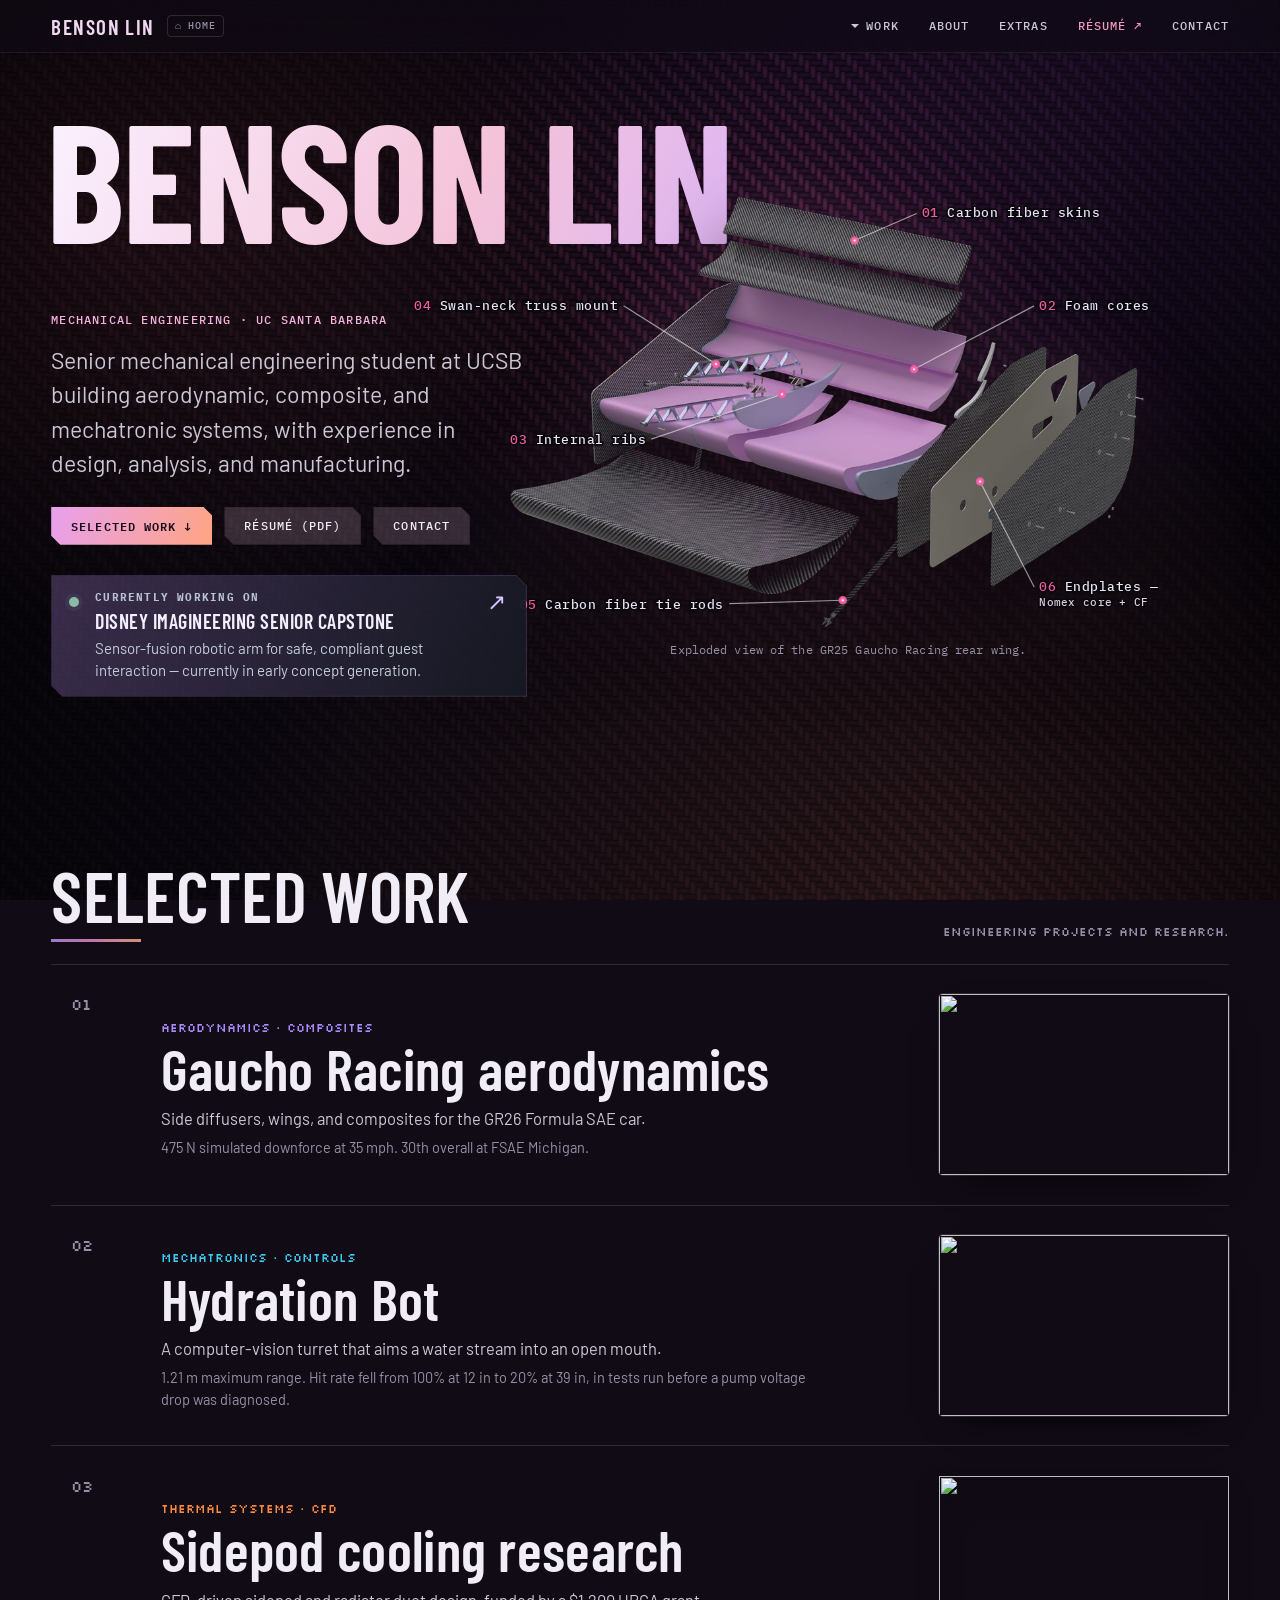
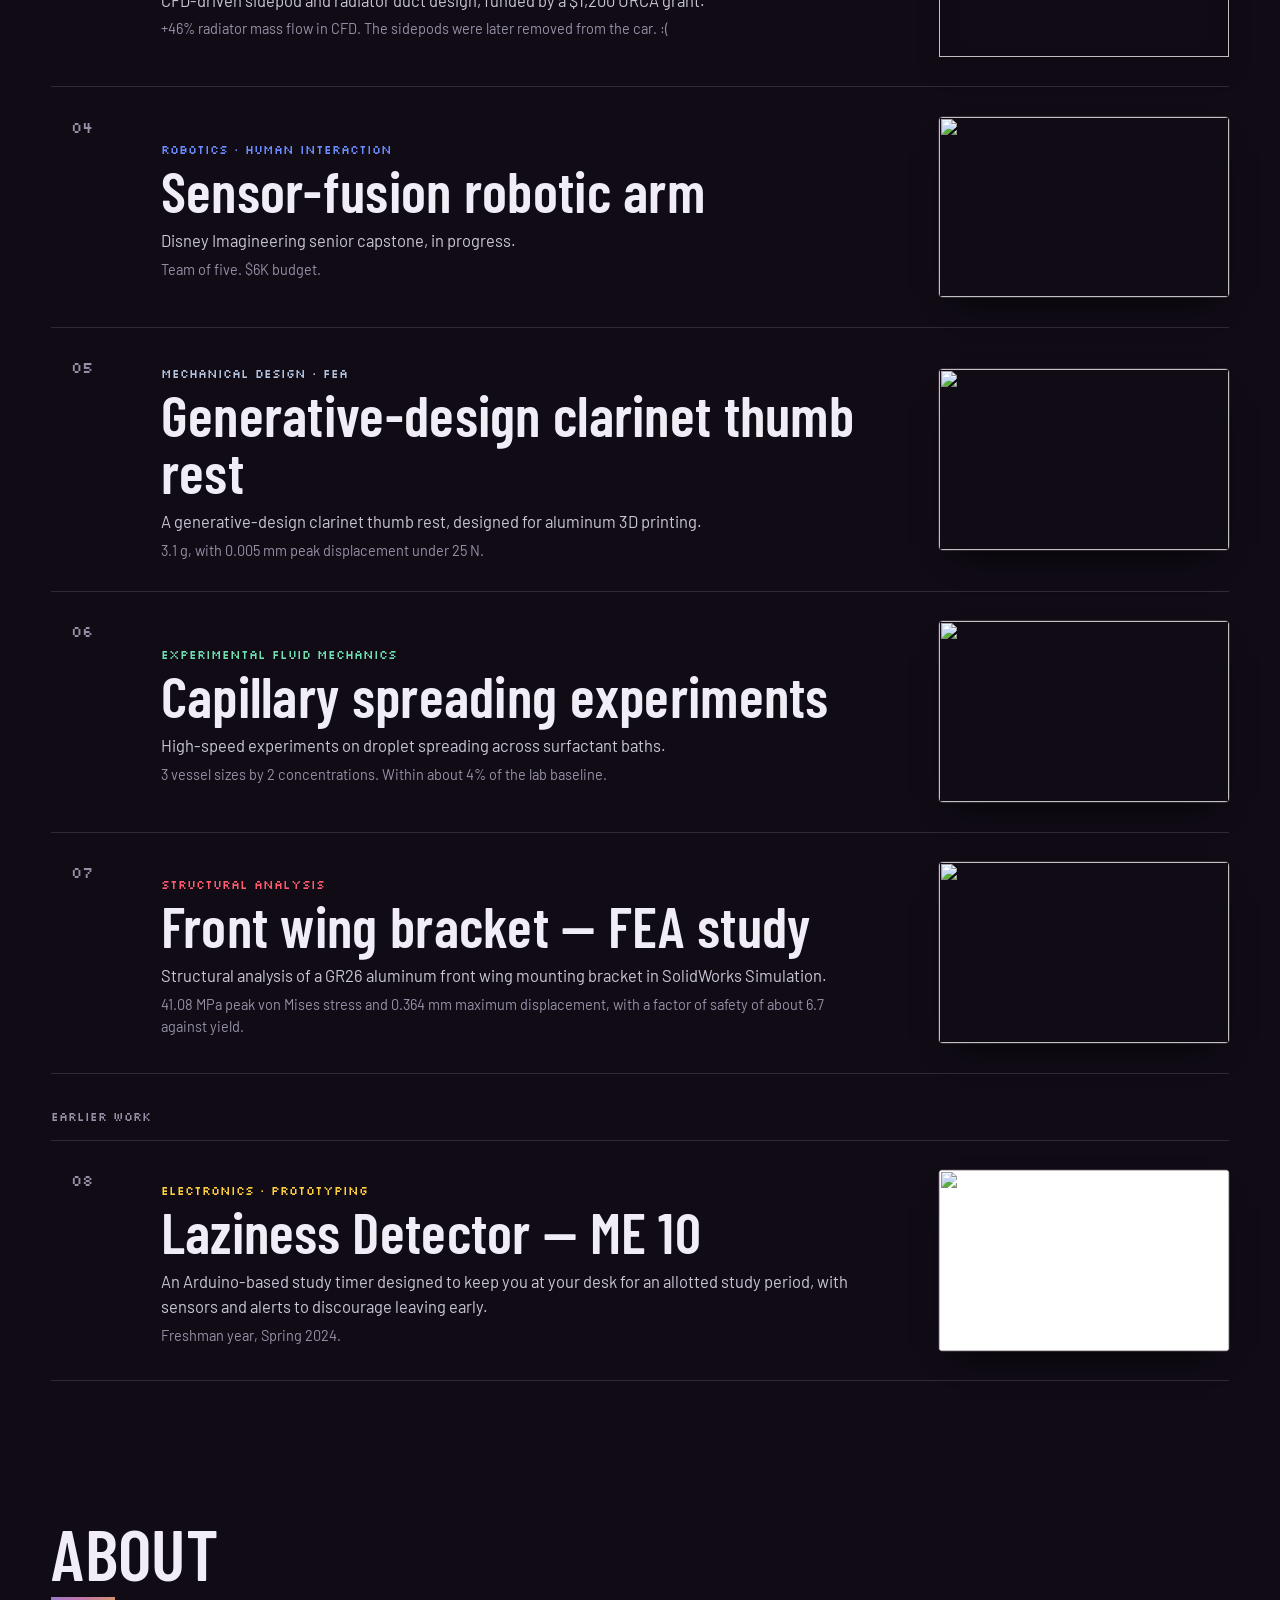
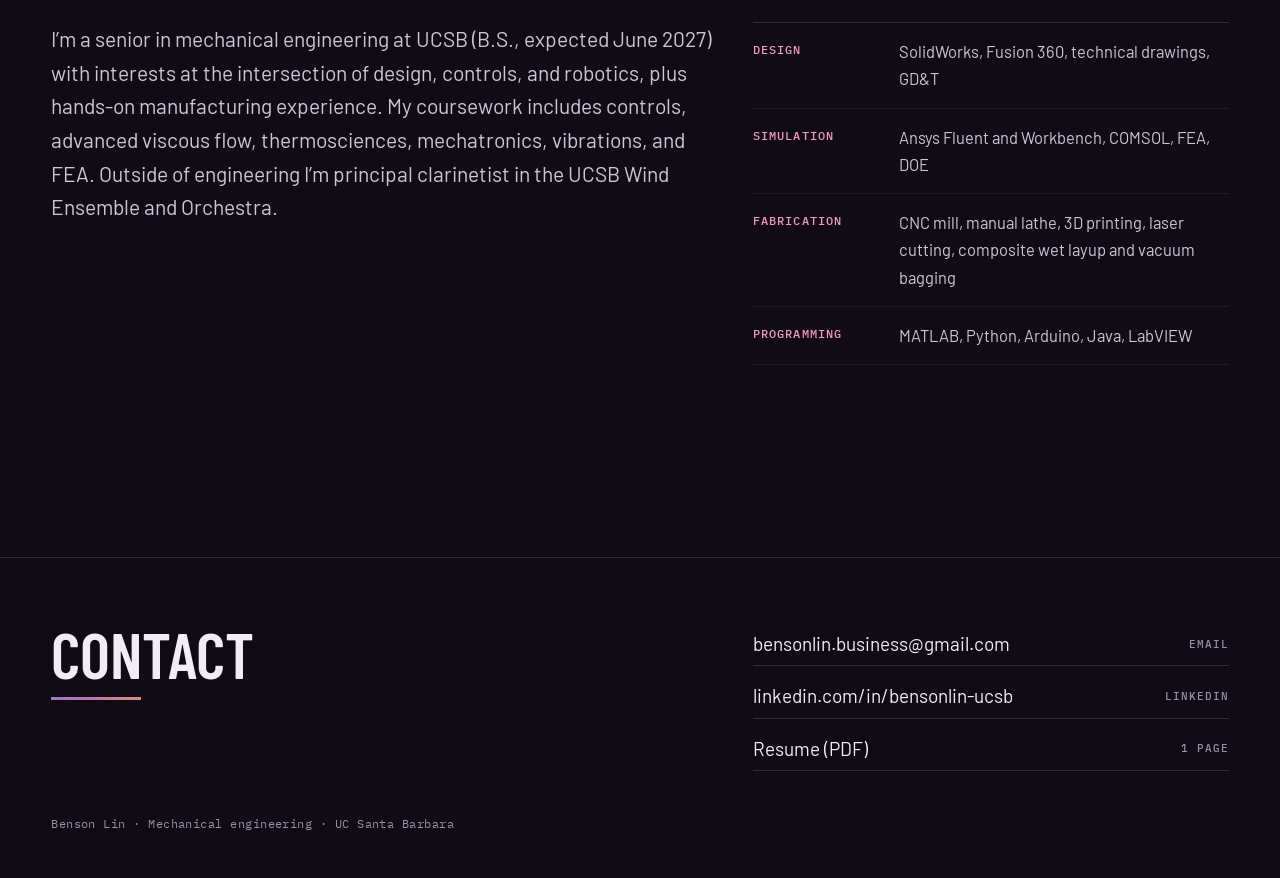
==== index.html @ ee1e2033 "Add files via upload" ====
<!doctype html>
<html lang="en"><head>
<meta charset="utf-8"><meta name="viewport" content="width=device-width,initial-scale=1,viewport-fit=cover">
<title>Benson Lin — Mechanical Engineering Portfolio</title><meta name="description" content="Mechanical engineering student at UC Santa Barbara. Aerodynamics, CFD, composite manufacturing, controls, robotics, and experimental work.">
<meta name="theme-color" content="#09080d"><meta name="color-scheme" content="dark">
<meta property="og:title" content="Benson Lin — Mechanical Engineering Portfolio"><meta property="og:description" content="Mechanical engineering student at UC Santa Barbara. Aerodynamics, CFD, composite manufacturing, controls, robotics, and experimental work."><meta property="og:type" content="website"><meta property="og:image" content="assets/og.jpg">
<link rel="icon" href="favicon.svg" type="image/svg+xml">
<script>try{if(sessionStorage.getItem('bl-music')==='1')document.documentElement.classList.add('music')}catch(e){}</script>
<link rel="preconnect" href="https://fonts.googleapis.com"><link rel="preconnect" href="https://fonts.gstatic.com" crossorigin>
<link rel="stylesheet" href="https://fonts.googleapis.com/css2?family=Barlow+Condensed:wght@500;600;700&family=Barlow:wght@400;500;600&family=IBM+Plex+Mono:wght@400;500&family=Silkscreen:wght@400&display=swap"><noscript><link rel="stylesheet" href="https://fonts.googleapis.com/css2?family=Barlow+Condensed:wght@500;600;700&family=Barlow:wght@400;500;600&family=IBM+Plex+Mono:wght@400;500&family=Silkscreen:wght@400&display=swap"></noscript>
<script>
/* V6.12: Keep text hidden until its real font faces load; eliminate font swapping on visible pages. */
(function(){
  var root=document.documentElement;
  root.classList.add('fonts-pending');
  if(!document.fonts || !document.fonts.load){root.classList.remove('fonts-pending');return;}
  var cleared=false;
  function show(){if(cleared)return;cleared=true;root.classList.remove('fonts-pending');}
  var faces=['400 17px "Barlow"','500 17px "Barlow"','600 17px "Barlow"',
             '500 21px "Barlow Condensed"','600 21px "Barlow Condensed"','700 21px "Barlow Condensed"',
             '400 12px "IBM Plex Mono"','500 12px "IBM Plex Mono"',
             '400 12px "Silkscreen"'];
  Promise.all(faces.map(function(face){return document.fonts.load(face);})).then(show,show);
  setTimeout(show,5500); /* fail safe for blocked/offline Google Fonts */
})();
</script>
<link rel="stylesheet" href="site.css?v=final3">
<script src="site.js?v=6.29" defer></script>
</head>
<body id="top" data-p="home" data-page="home">
<a class="skip" href="#main">Skip to content</a>
<div class="carbon" aria-hidden="true"><div class="sheen"><i></i></div></div>
<header class="bar"><a class="brand" href="index.html" title="Back to homepage" aria-label="Benson Lin — Home"><span class="brand-name">Benson Lin</span><span class="brand-home" aria-hidden="true">⌂ Home</span></a>
<nav class="nav" aria-label="Primary">
<details class="work-menu"><summary>Work</summary><div class="work-panel"><a href="gaucho-racing.html" style="--c:#a98bff"><i></i><span>Gaucho Racing aerodynamics</span><b>01</b></a><a href="hydration-bot.html" style="--c:#3cc8f0"><i></i><span>Hydration Bot</span><b>02</b></a><a href="sidepod-cooling.html" style="--c:#ff8a3d"><i></i><span>Sidepod cooling research</span><b>03</b></a><a href="disney-capstone.html" style="--c:#6b8cff"><i></i><span>Sensor-fusion robotic arm</span><b>04</b></a><a href="thumb-rest.html" style="--c:#b4c3dd"><i></i><span>Generative-design clarinet thumb rest</span><b>05</b></a><a href="capillary-spreading.html" style="--c:#6fe0b0"><i></i><span>Capillary spreading experiments</span><b>06</b></a><a href="bracket-fea.html" style="--c:#ff5a6e"><i></i><span>Front wing bracket — FEA study</span><b>07</b></a><a href="laziness-detector.html" style="--c:#ffcf3f"><i></i><span>Laziness Detector — ME 10</span><b>08</b></a><hr><a href="extras.html" style="--c:#c4a8ff"><i></i><span>Extras</span><b>—</b></a></div></details>
<a href="index.html#about">About</a><a href="extras.html">Extras</a>
<a class="res" href="Benson_Lin_Resume_Fall_2026.pdf" target="_blank" rel="noopener">Résumé ↗</a><a class="opt" href="#contact">Contact</a></nav></header>
<main id="main"><section class="hero"><div class="hero-in">
<h1 class="name">Benson Lin</h1>
<figure class="hero-wing" style="margin-bottom:0"><div class="wing-stage"><img src="assets/rear-wing-cutout-hq.webp" alt="Exploded view of the GR25 Gaucho Racing rear wing with numbered component callouts" width="2400" height="1350" fetchpriority="high" decoding="async"><svg class="callouts" viewBox="0 0 1200 675" aria-hidden="true">
<line class="lead" x1="610" y1="75" x2="704" y2="34"/><circle cx="610" cy="75" r="4"/><text x="712" y="40" text-anchor="start"><tspan class="n">01 </tspan>Carbon fiber skins</text>
<line class="lead" x1="700" y1="270" x2="882" y2="174"/><circle cx="700" cy="270" r="4"/><text x="890" y="180" text-anchor="start"><tspan class="n">02 </tspan>Foam cores</text>
<line class="lead" x1="500" y1="308" x2="302" y2="376"/><circle cx="500" cy="308" r="4"/><text x="294" y="383" text-anchor="end"><tspan class="n">03 </tspan>Internal ribs</text>
<line class="lead" x1="400" y1="262" x2="260" y2="174"/><circle cx="400" cy="262" r="4"/><text x="252" y="180" text-anchor="end"><tspan class="n">04 </tspan>Swan-neck truss mount</text>
<line class="lead" x1="592" y1="620" x2="420" y2="625"/><circle cx="592" cy="620" r="4"/><text x="412" y="633" text-anchor="end"><tspan class="n">05 </tspan>Carbon fiber tie rods</text>
<line class="lead" x1="800" y1="440" x2="882" y2="600"/><circle cx="800" cy="440" r="4"/><text x="890" y="606" text-anchor="start"><tspan class="n">06 </tspan>Endplates —<tspan class="part-detail" x="890" dy="23">Nomex core + CF</tspan></text>
</svg></div><p class="hero-cap">Exploded view of the GR25 Gaucho Racing rear wing.</p></figure>
<div class="hero-copy"><p class="kicker">Mechanical engineering · UC Santa Barbara</p><p class="lede">Senior mechanical engineering student at UCSB building aerodynamic, composite, and mechatronic systems, with experience in design, analysis, and manufacturing.</p>
<div class="btns"><a class="btn pri" href="#work">Selected work ↓</a><a class="btn" href="Benson_Lin_Resume_Fall_2026.pdf" target="_blank" rel="noopener">Résumé (PDF)</a><a class="btn" href="#contact">Contact</a></div>
<a class="current-status" href="disney-capstone.html" aria-label="Currently working on the Disney Imagineering senior capstone — view project"><span class="pulse-dot" aria-hidden="true"></span><span class="status-content"><span class="eyebrow">Currently working on</span><strong>Disney Imagineering senior capstone</strong><span class="status-description">Sensor-fusion robotic arm for safe, compliant guest interaction — currently in early concept generation.</span></span><span class="status-arrow" aria-hidden="true">↗</span></a></div>
</div></section>
<section class="index" id="work"><div class="wrap"><div class="sec-head"><h2>Selected work</h2><p class="sec-note">Engineering projects and research.</p></div><ol class="plies"><li><a class="ply" href="gaucho-racing.html" style="--c:#a98bff;--c-rgb:169,139,255"><span class="n">01</span><span><span class="tags">Aerodynamics · Composites</span><strong class="ttl">Gaucho Racing aerodynamics</strong><span class="desc">Side diffusers, wings, and composites for the GR26 Formula SAE car.</span><span class="stat">475 N simulated downforce at 35 mph. 30th overall at FSAE Michigan.</span></span><span class="thumb"><img src="assets/thumbs/gaucho-racing-car.webp" alt="" width="1302" height="865" loading="eager" decoding="async"></span></a></li><li><a class="ply" href="hydration-bot.html" style="--c:#3cc8f0;--c-rgb:60,200,240"><span class="n">02</span><span><span class="tags">Mechatronics · Controls</span><strong class="ttl">Hydration Bot</strong><span class="desc">A computer-vision turret that aims a water stream into an open mouth.</span><span class="stat">1.21 m maximum range. Hit rate fell from 100% at 12 in to 20% at 39 in, in tests run before a pump voltage drop was diagnosed.</span></span><span class="thumb "><img src="assets/thumbs/hydration-bot.webp" alt="" width="720" height="571" loading="eager" decoding="async"></span></a></li><li><a class="ply" href="sidepod-cooling.html" style="--c:#ff8a3d;--c-rgb:255,138,61"><span class="n">03</span><span><span class="tags">Thermal systems · CFD</span><strong class="ttl">Sidepod cooling research</strong><span class="desc">CFD-driven sidepod and radiator duct design, funded by a $1,200 URCA grant.</span><span class="stat">+46% radiator mass flow in CFD. The sidepods were later removed from the car. :(</span></span><span class="thumb cutout"><img src="assets/thumbs/sidepod-cooling-cutout.png" alt="" width="720" height="462" loading="lazy" decoding="async"></span></a></li><li><a class="ply" href="disney-capstone.html" style="--c:#6b8cff;--c-rgb:107,140,255"><span class="n">04</span><span><span class="tags">Robotics · Human interaction</span><strong class="ttl">Sensor-fusion robotic arm</strong><span class="desc">Disney Imagineering senior capstone, in progress.</span><span class="stat">Team of five. $6K budget.</span></span><span class="thumb "><img src="assets/thumbs/disney-capstone.webp" alt="" width="720" height="575" loading="lazy" decoding="async"></span></a></li><li><a class="ply" href="thumb-rest.html" style="--c:#b4c3dd;--c-rgb:180,195,221"><span class="n">05</span><span><span class="tags">Mechanical design · FEA</span><strong class="ttl">Generative-design clarinet thumb rest</strong><span class="desc">A generative-design clarinet thumb rest, designed for aluminum 3D printing.</span><span class="stat">3.1 g, with 0.005 mm peak displacement under 25 N.</span></span><span class="thumb "><img src="assets/thumbs/thumb-rest.webp" alt="" width="720" height="604" loading="lazy" decoding="async"></span></a></li><li><a class="ply" href="capillary-spreading.html" style="--c:#6fe0b0;--c-rgb:111,224,176"><span class="n">06</span><span><span class="tags">Experimental fluid mechanics</span><strong class="ttl">Capillary spreading experiments</strong><span class="desc">High-speed experiments on droplet spreading across surfactant baths.</span><span class="stat">3 vessel sizes by 2 concentrations. Within about 4% of the lab baseline.</span></span><span class="thumb "><img src="assets/thumbs/capillary-spreading.webp" alt="" width="640" height="853" loading="lazy" decoding="async"></span></a></li><li><a class="ply" href="bracket-fea.html" style="--c:#ff5a6e;--c-rgb:255,90,110"><span class="n">07</span><span><span class="tags">Structural analysis</span><strong class="ttl">Front wing bracket — FEA study</strong><span class="desc">Structural analysis of a GR26 aluminum front wing mounting bracket in SolidWorks Simulation.</span><span class="stat">41.08 MPa peak von Mises stress and 0.364 mm maximum displacement, with a factor of safety of about 6.7 against yield.</span></span><span class="thumb "><img src="assets/thumbs/bracket-fea.webp" alt="" width="720" height="365" loading="lazy" decoding="async"></span></a></li></ol><p class="earlier">Earlier work</p><ol class="plies" start="8"><li><a class="ply" href="laziness-detector.html" style="--c:#ffcf3f;--c-rgb:255,207,63"><span class="n">08</span><span><span class="tags">Electronics · Prototyping</span><strong class="ttl">Laziness Detector — ME 10</strong><span class="desc">An Arduino-based study timer designed to keep you at your desk for an allotted study period, with sensors and alerts to discourage leaving early.</span><span class="stat">Freshman year, Spring 2024.</span></span><span class="thumb plate"><img src="assets/thumbs/laziness-detector.webp" alt="" width="720" height="360" loading="lazy" decoding="async"></span></a></li></ol></div></section>
<section class="about" id="about"><div class="wrap"><div class="sec-head"><h2>About</h2></div><div class="grid"><div class="text"><p>I’m a senior in mechanical engineering at UCSB (B.S., expected June 2027) with interests at the intersection of design, controls, and robotics, plus hands-on manufacturing experience. My coursework includes controls, advanced viscous flow, thermosciences, mechatronics, vibrations, and FEA. Outside of engineering I’m principal clarinetist in the UCSB Wind Ensemble and Orchestra.</p></div><div class="colr"><ul class="skills"><li><b>Design</b><span>SolidWorks, Fusion 360, technical drawings, GD&amp;T</span></li><li><b>Simulation</b><span>Ansys Fluent and Workbench, COMSOL, FEA, DOE</span></li><li><b>Fabrication</b><span>CNC mill, manual lathe, 3D printing, laser cutting, composite wet layup and vacuum bagging</span></li><li><b>Programming</b><span>MATLAB, Python, Arduino, Java, LabVIEW</span></li></ul></div></div></div></section></main><footer class="foot" id="contact"><div class="wrap"><div class="grid">
<div class="text"><h2>Contact</h2></div>
<div class="links colr"><a href="mailto:bensonlin.business@gmail.com"><span>bensonlin.business@gmail.com</span><small>Email</small></a>
<a href="https://linkedin.com/in/bensonlin-ucsb" rel="noopener"><span>linkedin.com/in/bensonlin-ucsb</span><small>LinkedIn</small></a>
<a href="Benson_Lin_Resume_Fall_2026.pdf" target="_blank" rel="noopener"><span>Resume (PDF)</span><small>1 page</small></a></div>
<p class="fine">Benson Lin · Mechanical engineering · UC Santa Barbara</p></div></div></footer>
<dialog id="lb" aria-label="Enlarged image"><div class="lb-bar"><span class="cnt"></span><button class="lb-prev" type="button" aria-label="Previous image">←</button><button class="lb-next" type="button" aria-label="Next image">→</button><button class="lb-x" type="button">Close</button></div><div class="lb-stage"><img alt=""></div><p class="cap"></p></dialog>
<button id="mm-exit" type="button" hidden aria-label="Return to the normal engineering portfolio theme">♫ Return to engineering mode</button>
</body></html>
---- site.css ----
/* ==========================================================================
   Benson Lin — portfolio. "Laminate" design system.
   Surface: carbon twill lit by a moving light. Each project is a ply with its own colour.
   No frameworks. One stylesheet. Motion is transform/opacity only.
   ========================================================================== */

:root{
  --bg:#09080d; --bg-rgb:9,8,13;
  --panel:rgba(20,17,28,.82);
  --ink:#f0edf6; --soft:#cbc7d6; --mute:#9690a6;
  --line:rgba(255,255,255,.12); --line2:rgba(255,255,255,.065);
  --acc:#d58cff; --acc-rgb:213,140,255;
  --glow:214,92,222;
  --f-disp:"Barlow Condensed","Arial Narrow","Roboto Condensed","Liberation Sans Narrow","Helvetica Neue",Arial,sans-serif;
  --f-body:"Barlow","Helvetica Neue",Arial,sans-serif;
  --f-mono:"IBM Plex Mono",ui-monospace,SFMono-Regular,Menlo,Consolas,monospace;
  --wrap:1280px; --pad:clamp(18px,4vw,56px);
  --ease:cubic-bezier(.2,.7,.2,1);
  --gut:max(var(--pad),calc((100vw - var(--wrap))/2 + var(--pad)));
}
*{box-sizing:border-box}
html{color-scheme:dark;background:var(--bg);scroll-padding-top:112px;-webkit-text-size-adjust:100%;text-size-adjust:100%}
@media (prefers-reduced-motion:no-preference){html{scroll-behavior:smooth}}
body{margin:0;color:var(--ink);font:400 17.5px/1.65 var(--f-body);-webkit-font-smoothing:antialiased;min-height:100vh;overflow-x:hidden}
img,video{max-width:100%}
a{color:var(--acc);text-underline-offset:3px;text-decoration-thickness:1px}
a:hover{text-decoration-thickness:2px}
:focus-visible{outline:2px solid var(--acc);outline-offset:3px;border-radius:2px}
::selection{background:rgba(var(--acc-rgb),.35)}
.skip{position:absolute;left:12px;top:-60px;z-index:200;background:var(--acc);color:#0b0a10;padding:10px 14px;font:600 14px var(--f-body);border-radius:3px;text-decoration:none}
.skip:focus{top:10px}
main,footer{position:relative;z-index:1}
h1,h2,h3,h4{margin:0}
p{margin:0 0 1.05em}
.mono{font-family:var(--f-mono)}

/* ---------- carbon surface + light ---------- */
.carbon{position:fixed;inset:0;z-index:-1;pointer-events:none;contain:strict;
  background:
    radial-gradient(1100px 700px at 82% -6%,rgba(var(--glow),.17),transparent 62%),
    radial-gradient(900px 640px at -6% 104%,rgba(110,80,255,.11),transparent 62%),
    var(--bg)}
.carbon::before{content:"";position:absolute;inset:0;background:url([data-uri]) 0 0/24px 24px repeat}
.sheen{position:absolute;inset:0;overflow:hidden;
  -webkit-mask:url([data-uri]) 0 0/24px 24px repeat;mask:url([data-uri]) 0 0/24px 24px repeat}
.sheen i{position:absolute;left:0;top:0;width:1100px;height:1100px;margin:-550px 0 0 -550px;border-radius:50%;
  background:radial-gradient(closest-side,rgba(var(--glow),.41),rgba(var(--glow),.13) 42%,transparent 72%);
  transform:translate3d(62vw,30vh,0);will-change:transform}
.carbon::after{content:"";position:absolute;inset:0;background:radial-gradient(ellipse at 50% 120%,transparent 40%,rgba(0,0,0,.55))}

/* ---------- top bar ---------- */
.bar{position:sticky;top:0;z-index:60;display:flex;align-items:center;justify-content:space-between;gap:14px;
  padding:11px var(--gut);background:rgba(var(--bg-rgb),.72);backdrop-filter:blur(14px) saturate(1.25);-webkit-backdrop-filter:blur(14px) saturate(1.25);
  border-bottom:1px solid var(--line2)}
.brand{display:flex;align-items:center;gap:12px;color:var(--ink);text-decoration:none;font:600 21px/1 var(--f-disp);letter-spacing:.07em;text-transform:uppercase}
.nav{display:flex;align-items:center;gap:clamp(12px,2.4vw,30px);font:500 12px/1 var(--f-mono);letter-spacing:.09em;text-transform:uppercase}
.nav a,.nav summary{color:var(--soft);text-decoration:none;padding:9px 0;cursor:pointer;position:relative;list-style:none;white-space:nowrap}
.nav summary::-webkit-details-marker{display:none}
.nav a::after,.nav summary::after{content:"";position:absolute;left:0;right:0;bottom:3px;height:1px;background:var(--acc);transform:scaleX(0);transform-origin:left;transition:transform .35s var(--ease)}
.nav a:hover,.nav summary:hover,.nav a[aria-current],.nav details[open] summary{color:var(--ink)}
.nav a:hover::after,.nav summary:hover::after,.nav a[aria-current]::after,.nav details[open] summary::after{transform:scaleX(1)}
.nav .res{color:var(--acc)}
.work-menu{position:relative}
.work-menu summary::before{content:"";display:inline-block;width:0;height:0;border:4px solid transparent;border-top-color:currentColor;border-bottom:0;margin-right:7px;vertical-align:2px;transition:transform .3s}
.work-menu[open] summary::before{transform:rotate(180deg)}
.work-panel{position:absolute;left:-18px;top:calc(100% + 12px);width:min(440px,92vw);background:var(--panel);backdrop-filter:blur(18px);-webkit-backdrop-filter:blur(18px);
  border:1px solid var(--line);border-radius:6px;padding:8px;box-shadow:0 30px 70px -20px #000;animation:pop .28s var(--ease)}
@keyframes pop{from{opacity:0;transform:translateY(-6px)}}
.work-panel a{display:grid;grid-template-columns:22px 1fr auto;align-items:center;gap:10px;padding:10px 12px;border-radius:4px;text-transform:none;letter-spacing:0;font:500 15px/1.2 var(--f-body);color:var(--ink)}
.work-panel a::after{display:none}
.work-panel a:hover,.work-panel a[aria-current]{background:rgba(255,255,255,.06)}
.work-panel b{font:500 11px var(--f-mono);color:var(--mute)}
.work-panel i{width:18px;height:3px;border-radius:1px;background:var(--c)}
.work-panel small{font:400 11px var(--f-mono);color:var(--mute);letter-spacing:.04em;text-transform:uppercase}
.work-panel hr{border:0;border-top:1px solid var(--line2);margin:6px 8px}

/* ---------- shared layout ---------- */
.wrap{max-width:var(--wrap);margin:0 auto;padding:0 var(--pad)}
.grid{display:grid;grid-template-columns:repeat(12,minmax(0,1fr));column-gap:clamp(14px,2vw,28px)}
.text{grid-column:1/8}
.margin{grid-column:9/13}
.colr{grid-column:8/-1}
.full{grid-column:1/-1}
.half{grid-column:span 6}
.third{grid-column:span 4}
.kicker{font:500 12px/1.4 var(--f-mono);letter-spacing:.1em;text-transform:uppercase;color:var(--acc);margin:0 0 14px}
.kicker .no{color:var(--mute);margin-right:12px}
.lede{font:400 clamp(19px,1.9vw,23px)/1.5 var(--f-body);color:var(--soft);max-width:34em}
.btns{display:flex;flex-wrap:wrap;gap:12px;margin:26px 0 0}
.btn{display:inline-flex;align-items:center;gap:10px;padding:13px 20px;font:500 12px/1 var(--f-mono);letter-spacing:.09em;text-transform:uppercase;text-decoration:none;
  color:var(--ink);border:1px solid var(--line);background:rgba(255,255,255,.03);border-radius:2px;
  clip-path:polygon(0 0,calc(100% - 9px) 0,100% 9px,100% 100%,9px 100%,0 calc(100% - 9px));transition:background .3s,border-color .3s,color .3s}
.btn:hover{border-color:var(--acc);background:rgba(var(--acc-rgb),.12)}
.btn.pri{background:var(--acc);color:#0c0a12;border-color:var(--acc);font-weight:600}
.btn.pri:hover{background:var(--ink);border-color:var(--ink)}

/* ---------- HOME: hero ---------- */
.hero{position:relative;padding:clamp(18px,4vh,46px) var(--gut) clamp(36px,7vh,80px);overflow:hidden}
.hero-in{margin:0;display:grid;grid-template-columns:repeat(12,minmax(0,1fr));column-gap:clamp(14px,2vw,28px);position:relative}
.name{grid-column:1/-1;grid-row:1;position:relative;z-index:1;font:700 clamp(70px,17.4vw,268px)/.84 var(--f-disp);text-transform:uppercase;letter-spacing:-.012em;white-space:nowrap;
  margin:clamp(6px,2vh,26px) 0 0 -.03em;
  background:linear-gradient(180deg,#fff 6%,#bdb6d0 46%,#4d4660 100%);-webkit-background-clip:text;background-clip:text;color:transparent}
.hero-wing{grid-column:5/-1;grid-row:1/3;position:relative;z-index:2;margin:clamp(40px,8vw,130px) -2% 0 0;align-self:start;perspective:1400px}
.wing-stage{position:relative;aspect-ratio:1200/675;transform:rotateX(var(--rx,0deg)) rotateY(var(--ry,0deg));transform-style:preserve-3d;will-change:transform}
.wing-stage img{position:absolute;inset:0;width:100%;height:100%;display:block;filter:drop-shadow(0 40px 40px rgba(0,0,0,.55)) drop-shadow(0 0 60px rgba(var(--glow),.22))}
.callouts{position:absolute;inset:0;width:100%;height:100%;overflow:visible;pointer-events:none}
.callouts line{stroke:rgba(255,255,255,.55);stroke-width:1.2;vector-effect:non-scaling-stroke}
.callouts circle{fill:#fff;stroke:rgba(var(--glow),.9);stroke-width:5}
.callouts text{font:500 19px var(--f-mono);fill:#e9e4f3;letter-spacing:.04em;paint-order:stroke;stroke:rgba(9,8,13,.8);stroke-width:5px}
.callouts .n{fill:rgb(var(--glow));font-weight:500}
.hero-copy{grid-column:1/6;grid-row:2;position:relative;z-index:3;padding-top:clamp(28px,5vw,64px);align-self:start}
.hero-cap{grid-column:5/-1;grid-row:3;position:relative;z-index:3;font:400 11.5px/1.5 var(--f-mono);color:var(--mute);max-width:60ch;margin:6px 0 0;letter-spacing:.02em}
.now{display:grid;gap:3px;margin-top:34px;padding:14px 0 0;border-top:1px solid var(--line);text-decoration:none;color:var(--ink);max-width:30em}
.now small{font:500 11px var(--f-mono);letter-spacing:.1em;text-transform:uppercase;color:var(--mute)}
.now b{font:600 20px/1.2 var(--f-disp);letter-spacing:.03em;text-transform:uppercase}
.now span{color:var(--soft);font-size:15.5px}
.now:hover b{color:var(--acc)}

/* ---------- HOME: index of plies ---------- */
.sec-head{display:flex;align-items:end;justify-content:space-between;gap:20px;margin:0 0 22px;flex-wrap:wrap}
.sec-head h2,.sec-title{font:600 clamp(40px,5.6vw,76px)/.95 var(--f-disp);letter-spacing:.005em;text-transform:uppercase}
.sec-note{font:400 12px/1.5 var(--f-mono);color:var(--mute);letter-spacing:.06em;text-transform:uppercase;margin:0}
.index{padding:clamp(40px,8vw,100px) 0 clamp(30px,5vw,60px)}
.plies{list-style:none;margin:0;padding:0;border-top:1px solid var(--line)}
.ply{--c-rgb:200,140,255;position:relative;display:grid;grid-template-columns:3.2rem minmax(0,1fr) minmax(170px,25%);gap:clamp(14px,3vw,44px);align-items:center;
  padding:clamp(18px,2.3vw,30px) 0 clamp(18px,2.3vw,30px) 20px;border-bottom:1px solid var(--line);color:inherit;text-decoration:none;transition:opacity .35s,background .35s}
.ply::before{content:"";position:absolute;left:0;top:-1px;bottom:-1px;width:4px;background:var(--c);transform:scaleY(.0);transform-origin:top;transition:transform .5s var(--ease);box-shadow:0 0 22px var(--c)}
.ply:hover::before,.ply:focus-visible::before{transform:scaleY(1)}
.ply:hover,.ply:focus-visible{background:linear-gradient(90deg,rgba(var(--c-rgb),.09),transparent 70%)}
.ply .n{font:500 13px var(--f-mono);color:var(--mute);letter-spacing:.06em;align-self:start;padding-top:.55em}
.ply .tags{display:block;font:500 11.5px/1.4 var(--f-mono);letter-spacing:.09em;text-transform:uppercase;color:var(--c);margin-bottom:8px}
.ply .ttl{display:block;font:600 clamp(32px,4.5vw,60px)/.98 var(--f-disp);letter-spacing:.005em;transition:transform .5s var(--ease)}
.ply:hover .ttl,.ply:focus-visible .ttl{transform:translateX(8px)}
.ply .desc{display:block;color:var(--soft);font-size:16.5px;line-height:1.5;margin-top:10px;max-width:46em}
.ply .stat{display:block;color:var(--mute);font-size:14.5px;line-height:1.5;margin-top:6px;max-width:46em}
.thumb{position:relative;aspect-ratio:16/10;perspective:900px}
.thumb img{position:absolute;inset:0;width:100%;height:100%;object-fit:cover;border-radius:4px;box-shadow:0 0 0 1px var(--line),0 16px 34px -20px #000;
  transition:transform .6s var(--ease),box-shadow .6s var(--ease)}
.thumb.contain img{object-fit:contain;box-shadow:none;border-radius:0;filter:drop-shadow(0 16px 22px rgba(0,0,0,.5))}
.thumb.plate img{background:#fff}
.ply:hover .thumb img,.ply:focus-visible .thumb img{transform:translateY(-8px) rotateX(3deg) scale(1.09);box-shadow:0 0 0 1px rgba(var(--c-rgb),.65),0 30px 50px -22px rgba(var(--c-rgb),.55)}
.ply:hover .thumb.contain img,.ply:focus-visible .thumb.contain img{box-shadow:none;filter:drop-shadow(0 22px 28px rgba(var(--c-rgb),.4))}
@media (hover:hover){.plies:hover .ply:not(:hover){opacity:.62}}
.earlier{font:500 12px/1 var(--f-mono);letter-spacing:.1em;text-transform:uppercase;color:var(--mute);margin:34px 0 14px}

/* ---------- HOME: about ---------- */
.about{padding:clamp(34px,6vw,80px) 0 clamp(40px,7vw,90px)}
.about .grid{row-gap:34px}
.about p{font-size:clamp(18px,1.7vw,21px);line-height:1.6;color:var(--soft);max-width:34em}
.skills{list-style:none;margin:0;padding:0;border-top:1px solid var(--line)}
.skills li{display:grid;grid-template-columns:130px 1fr;gap:16px;padding:15px 0;border-bottom:1px solid var(--line2)}
.skills b{font:500 12px var(--f-mono);letter-spacing:.09em;text-transform:uppercase;color:var(--acc);padding-top:.35em}
.skills span{color:var(--soft);font-size:16.5px}

/* ---------- footer / pager ---------- */
.pager{max-width:var(--wrap);margin:clamp(40px,6vw,80px) auto 0;padding:0 var(--pad);display:grid;grid-template-columns:1fr 1fr;gap:16px}
.pager a{display:grid;gap:6px;padding:20px 22px;border:1px solid var(--line);border-radius:4px;text-decoration:none;color:var(--ink);position:relative;overflow:hidden;
  transition:border-color .3s,background .3s}
.pager a::before{content:"";position:absolute;left:0;top:0;bottom:0;width:4px;background:var(--c)}
.pager a:hover{border-color:var(--c);background:rgba(var(--c-rgb),.07)}
.pager small{font:500 11px var(--f-mono);letter-spacing:.1em;text-transform:uppercase;color:var(--mute)}
.pager b{font:600 clamp(24px,3vw,36px)/1.05 var(--f-disp);letter-spacing:.01em}
.pager .next{text-align:right}
.pager .next::before{left:auto;right:0}
.pager .only{grid-column:2}
.foot{margin-top:clamp(50px,8vw,110px);border-top:1px solid var(--line);background:linear-gradient(180deg,rgba(var(--bg-rgb),.4),rgba(var(--bg-rgb),.8));padding:clamp(34px,5vw,64px) 0 46px}
.foot .grid{row-gap:26px}
.foot h2{font:600 clamp(38px,5vw,64px)/1 var(--f-disp);text-transform:uppercase}
.foot .links{display:grid;gap:8px;align-content:start;font-size:19px}
.foot .links a{text-decoration:none;color:var(--ink);border-bottom:1px solid var(--line);padding:6px 0;display:flex;justify-content:space-between;gap:10px}
.foot .links a:hover{color:var(--acc);border-color:var(--acc)}
.foot .links small{font:500 11px var(--f-mono);letter-spacing:.09em;text-transform:uppercase;color:var(--mute);align-self:center}
.foot .fine{grid-column:1/-1;font:400 11.5px/1.5 var(--f-mono);color:var(--mute);letter-spacing:.04em;margin:18px 0 0}

/* ---------- PROJECT header ---------- */
.ph{position:relative;padding:20px var(--gut) clamp(18px,3vw,36px)}
.ph::before{content:"";position:absolute;inset:-80px 0 -40px 0;z-index:-1;pointer-events:none;-webkit-mask-image:linear-gradient(#000 55%,transparent);mask-image:linear-gradient(#000 55%,transparent);
  background:radial-gradient(60% 70% at 78% 30%,rgba(var(--acc-rgb),.2),transparent 70%),radial-gradient(40% 50% at 8% 90%,rgba(var(--acc-rgb),.08),transparent 70%)}
.ph-in{margin:0;display:grid;grid-template-columns:repeat(12,minmax(0,1fr));column-gap:clamp(14px,2vw,28px);row-gap:22px;align-items:end}
.back{grid-column:1/-1;font:500 12px var(--f-mono);letter-spacing:.09em;text-transform:uppercase;text-decoration:none;color:var(--soft);justify-self:start;padding:8px 0}
.back:hover{color:var(--acc)}
.ph-title{grid-column:1/7;align-self:center;padding:clamp(0px,2vw,24px) 0}
.ph h1{font:600 clamp(50px,7.2vw,116px)/.9 var(--f-disp);letter-spacing:0;overflow-wrap:normal}
.ph .meta{color:var(--soft);font-size:17.5px;margin:20px 0 0;max-width:34em}
.ph-media{grid-column:7/-1;margin:0}
.ph-media img{display:block;width:100%;height:auto;max-height:66vh;object-fit:contain;object-position:center}
.ph-media.frame img{border-radius:6px;box-shadow:0 0 0 1px var(--line),0 40px 90px -40px rgba(var(--acc-rgb),.6)}
.ph-media.cut img{filter:drop-shadow(0 30px 34px rgba(0,0,0,.6)) drop-shadow(0 0 70px rgba(var(--acc-rgb),.25))}
.ph-media.portrait{justify-self:center;max-width:min(100%,520px)}
.ph-media.small img{max-width:min(100%,520px);margin:0 auto}
.ph-media figcaption{font:400 13.5px/1.5 var(--f-body);color:var(--mute);margin-top:12px}
.status{display:inline-flex;align-items:center;gap:9px;font:500 11.5px var(--f-mono);letter-spacing:.09em;text-transform:uppercase;color:var(--acc);border:1px solid rgba(var(--acc-rgb),.45);padding:7px 12px;border-radius:99px;margin-bottom:18px}
.status::before{content:"";width:7px;height:7px;border-radius:50%;background:var(--acc);box-shadow:0 0 10px var(--acc)}

/* readouts */
.readouts{max-width:var(--wrap);margin:clamp(14px,2vw,30px) auto 0;padding:0 var(--pad)}
.readouts dl{margin:0;display:grid;grid-template-columns:repeat(auto-fit,minmax(min(100%,220px),1fr));border-top:1px solid var(--line);border-bottom:1px solid var(--line)}
.readouts dl>div{padding:22px clamp(14px,2vw,28px) 24px;border-left:1px solid var(--line2)}
.readouts dl>div:first-child{border-left:0;padding-left:0}
.readouts dt{font:600 clamp(40px,5.2vw,70px)/1 var(--f-disp);color:var(--ink);letter-spacing:.005em;font-variant-numeric:tabular-nums}
.readouts dt::after{content:"";display:block;width:34px;height:3px;background:var(--acc);margin-top:12px;box-shadow:0 0 14px rgba(var(--acc-rgb),.7)}
.readouts dd{margin:12px 0 0;color:var(--soft);font-size:15.5px;line-height:1.45;max-width:24em}
.sec-facts{margin:0 0 clamp(26px,4vw,48px)}
.sec-facts .readouts{padding:0}

/* sections within a project */
.body{max-width:var(--wrap);margin:0 auto;padding:clamp(28px,5vw,60px) var(--pad) 0}
.sec{grid-column:1/-1;display:grid;grid-template-columns:repeat(12,minmax(0,1fr));column-gap:clamp(14px,2vw,28px);padding-top:clamp(34px,5vw,64px);margin-top:clamp(22px,4vw,54px);border-top:1px solid var(--line)}
.sec:first-child{border-top:0;margin-top:0;padding-top:0}
.sec-h{grid-column:1/-1;margin-bottom:clamp(18px,3vw,34px)}
.sec-h .no{display:block;font:500 12px var(--f-mono);letter-spacing:.1em;color:var(--acc);margin-bottom:12px}
.sec-h h2{font:600 clamp(38px,5vw,68px)/.95 var(--f-disp);letter-spacing:.005em}
.sec-h .meta{color:var(--soft);margin:14px 0 0;max-width:42em;font-size:17px}
.sec-h .sub{color:var(--mute);margin:12px 0 0;max-width:42em}
.sec>*{min-width:0}
.sec>.text,.sec>.margin,.sec>.full,.sec>.half,.sec>.third{margin-bottom:clamp(20px,3vw,40px)}
.text p{max-width:38em;color:var(--soft)}
.text p:last-child{margin-bottom:0}
.text p strong{color:var(--ink)}
.tools{font:400 12.5px/1.65 var(--f-mono);letter-spacing:.02em;color:var(--mute)}
.tools::before{content:"Tools";display:block;font-weight:500;text-transform:uppercase;letter-spacing:.1em;color:var(--acc);margin-bottom:6px;font-size:11px}
.tools.plat::before{content:"Platform and plan"}
.tools.inline{margin-top:1.4em;max-width:46em}

/* margin column: documents */
.margin{align-self:start;position:static;top:auto}
.margin h3{font:500 11px var(--f-mono);letter-spacing:.1em;text-transform:uppercase;color:var(--acc);margin:0 0 12px}
.margin>p{font-size:14.5px;line-height:1.5;color:var(--mute)}
.margin .tools{margin-top:26px}
.doc{display:grid;grid-template-columns:78px 1fr;gap:14px;align-items:start;padding:12px;margin:0 0 12px;border:1px solid var(--line);border-radius:4px;text-decoration:none;color:var(--ink);background:rgba(255,255,255,.025);
  transition:border-color .3s,transform .5s var(--ease),background .3s}
.doc:hover{border-color:var(--acc);background:rgba(var(--acc-rgb),.07);transform:translateY(-3px)}
.doc .sheet{display:block;aspect-ratio:3/4;overflow:hidden;border-radius:2px;background:#fff;box-shadow:0 8px 20px -8px #000,0 0 0 1px rgba(255,255,255,.1);transform:perspective(500px) rotateY(-9deg);transition:transform .5s var(--ease)}
.doc:hover .sheet{transform:perspective(500px) rotateY(0)}
.doc .sheet.land{aspect-ratio:16/10}
.doc img{width:100%;height:100%;object-fit:cover;object-position:top;display:block}
.doc b{display:block;font:500 15.5px/1.35 var(--f-body)}
.doc small{display:block;margin-top:5px;font:400 11px var(--f-mono);letter-spacing:.07em;text-transform:uppercase;color:var(--mute)}

/* figures */
main{counter-reset:fig}
.fig{margin:0;position:relative}
.fig .zoom{display:block;cursor:zoom-in;line-height:0}
.fig img{display:block;width:100%;height:auto;border-radius:3px;background:#0d0b13}
.fig.plate img{background:#fff;box-shadow:0 0 0 1px rgba(255,255,255,.16),0 30px 50px -30px #000}
.fig.dark img{box-shadow:0 0 0 1px var(--line2)}
.fig figcaption{font:400 14.5px/1.5 var(--f-body);color:var(--mute);margin-top:11px;max-width:62em}
.fig figcaption::before{counter-increment:fig;content:"Fig. " counter(fig);display:inline-block;margin-right:10px;font:500 11px var(--f-mono);letter-spacing:.09em;text-transform:uppercase;color:var(--acc)}
.fig.limit img{max-height:78vh;width:auto;max-width:100%;margin:0 auto}
.fig.center{justify-self:center}
.pairs{display:grid;grid-template-columns:1fr 1fr;gap:clamp(14px,2vw,28px);align-items:start}
.fig .tag{position:absolute;left:10px;top:10px;font:500 10.5px var(--f-mono);letter-spacing:.09em;text-transform:uppercase;background:rgba(9,8,13,.78);color:#fff;padding:5px 8px;border-radius:2px;pointer-events:none}
.masonry{columns:3 260px;column-gap:clamp(14px,2vw,28px)}
.masonry .fig{break-inside:avoid;margin:0 0 clamp(18px,2.4vw,30px)}

/* table */
.tw{overflow-x:auto;margin:22px 0 22px;max-width:100%;-webkit-overflow-scrolling:touch}
table.spec{margin-top:4px;border-collapse:separate;border-spacing:0;width:100%;min-width:500px;font:500 16.5px/1.3 var(--f-body);font-variant-numeric:tabular-nums}
.spec th{font:500 11px var(--f-mono);letter-spacing:.09em;text-transform:uppercase;color:var(--mute);text-align:right;padding:0 18px 12px;border-bottom:1px solid var(--line);white-space:nowrap}
.spec th:first-child,.spec td:first-child{text-align:left;padding-left:0}
.spec th.hl{color:var(--ink);border-bottom:2px solid var(--acc)}
.spec td{text-align:right;padding:15px 18px;border-bottom:1px solid var(--line2);color:var(--soft)}
.spec td:first-child{color:var(--ink)}
.spec td.hl{color:var(--ink);font-weight:600;background:rgba(var(--acc-rgb),.075)}
.spec td.d{font:400 13.5px var(--f-mono);color:var(--mute);white-space:nowrap}
.spec tr:last-child td{border-bottom:1px solid var(--line)}
.spec-note{font:400 12px/1.5 var(--f-mono);color:var(--mute);margin:-8px 0 0;max-width:60em}

/* video "screens" */
.screen{display:grid;grid-template-columns:repeat(12,minmax(0,1fr));column-gap:clamp(14px,2vw,28px);row-gap:16px;align-items:start}
.screen .st{grid-column:1/5}
.screen .sv{grid-column:5/-1;margin:0}
.screen h4{font:600 clamp(26px,2.8vw,36px)/1.05 var(--f-disp);letter-spacing:.01em;margin:0 0 12px}
.screen .st p{font-size:15.5px;color:var(--soft);line-height:1.55}
.screen .st .vm{font:400 11.5px/1.5 var(--f-mono);color:var(--mute);letter-spacing:.04em}
.screen video,.vframe{display:block;width:100%;height:auto;background:#000;border-radius:4px;box-shadow:0 0 0 1px var(--line),0 40px 80px -40px rgba(var(--acc-rgb),.45)}
.screen.solo{display:block}
.screen.solo .sv{max-width:980px}
.vcap{font:400 14.5px/1.5 var(--f-body);color:var(--mute);margin-top:11px}
.yt{position:relative;display:block;width:100%;aspect-ratio:16/9;background:#0a0910 center/cover no-repeat;border:0;border-radius:4px;padding:0;cursor:pointer;overflow:hidden;box-shadow:0 0 0 1px var(--line),0 40px 80px -40px rgba(var(--acc-rgb),.4)}
.yt img{position:absolute;inset:0;width:100%;height:100%;object-fit:cover}
.yt::after{content:"";position:absolute;left:50%;top:50%;width:72px;height:72px;margin:-36px;border-radius:50%;background:rgba(9,8,13,.7) url("data:image/svg+xml,%3Csvg xmlns='http://www.w3.org/2000/svg' viewBox='0 0 24 24'%3E%3Cpath fill='white' d='M9 6.5v11l9-5.5z'/%3E%3C/svg%3E") center/38px no-repeat;box-shadow:0 0 0 1px rgba(255,255,255,.4);transition:transform .4s var(--ease),background-color .3s}
.yt:hover::after{transform:scale(1.1);background-color:rgba(var(--acc-rgb),.85)}
.yt iframe{position:absolute;inset:0;width:100%;height:100%;border:0}
.ytlink{font:500 12px var(--f-mono);letter-spacing:.07em;text-transform:uppercase;display:inline-block;margin-top:10px}

/* iteration masses */
.massbars{display:grid;gap:10px;margin:26px 0 8px;max-width:40em}
.massbars .r{display:grid;grid-template-columns:minmax(130px,190px) 1fr 70px;gap:14px;align-items:center;font-size:15px;color:var(--soft)}
.massbars .r i{display:block;height:12px;border-radius:2px;background:linear-gradient(90deg,rgba(var(--acc-rgb),.35),var(--acc));width:var(--w);transform-origin:left}
.massbars .r.fin i{box-shadow:0 0 16px rgba(var(--acc-rgb),.6)}
.massbars b{font:500 14px var(--f-mono);text-align:right;color:var(--ink)}
.massbars+.fnote{font:400 12px/1.5 var(--f-mono);color:var(--mute)}

/* related links */
.related{display:grid;grid-template-columns:repeat(auto-fit,minmax(260px,1fr));gap:14px}
.related a{display:grid;gap:4px;padding:18px 20px 18px 24px;border:1px solid var(--line);border-radius:4px;text-decoration:none;color:var(--ink);position:relative;transition:border-color .3s,background .3s}
.related a::before{content:"";position:absolute;left:0;top:0;bottom:0;width:4px;background:var(--c)}
.related a:hover{border-color:var(--c);background:rgba(var(--c-rgb),.07)}
.related small{font:500 11px var(--f-mono);letter-spacing:.1em;text-transform:uppercase;color:var(--mute)}
.related b{font:600 28px/1.05 var(--f-disp);letter-spacing:.01em}
.jump{display:flex;flex-wrap:wrap;gap:6px 22px;margin:0;padding:12px 0;font:500 12px var(--f-mono);letter-spacing:.09em;text-transform:uppercase}
.jump a{color:var(--soft);text-decoration:none;padding:6px 0;border-bottom:1px solid transparent}
.jump a:hover{color:var(--ink);border-color:var(--acc)}

/* lightbox */
#lb{border:0;padding:0;background:rgba(7,6,10,.94);color:var(--ink);width:100vw;height:100vh;height:100dvh;max-width:none;max-height:none;overflow:hidden}
#lb::backdrop{background:rgba(7,6,10,.8)}
#lb[open]{display:grid;grid-template-rows:auto minmax(0,1fr) auto}
.lb-bar{display:flex;align-items:center;gap:8px;padding:12px 16px}
.lb-bar .cnt{font:500 12px var(--f-mono);letter-spacing:.08em;color:var(--mute);margin-right:auto}
.lb-bar button{font:500 12px var(--f-mono);letter-spacing:.09em;text-transform:uppercase;color:var(--ink);background:rgba(255,255,255,.06);border:1px solid var(--line);border-radius:2px;padding:10px 14px;cursor:pointer}
.lb-bar button:hover{border-color:var(--acc);color:var(--acc)}
.lb-stage{overflow:auto;display:grid;place-items:center;padding:0 16px;min-height:0}
.lb-stage img{max-width:100%;max-height:100%;object-fit:contain;cursor:zoom-in;background:transparent}
.lb-stage.zoomed{place-items:start}
.lb-stage.zoomed img{max-width:none;max-height:none;width:auto;cursor:zoom-out}
#lb .cap{margin:0;padding:12px 20px 18px;font-size:15px;color:var(--soft);text-align:center;max-width:72ch;justify-self:center}

/* ---------- EXTRAS ---------- */
.ex-head{padding:20px var(--gut) 10px}
.ex-head .ph-in{align-items:end}
.ex-head h1{font:600 clamp(60px,10vw,150px)/.88 var(--f-disp);text-transform:uppercase}
.cards3{display:grid;grid-template-columns:repeat(auto-fit,minmax(min(100%,300px),1fr));gap:clamp(16px,2.4vw,32px);grid-column:1/-1}
.xcard{display:grid;grid-template-rows:auto 1fr;gap:16px}
.xcard .ph-box{position:relative;aspect-ratio:4/3;background:rgba(255,255,255,.03);border:1px solid var(--line);border-radius:4px;display:grid;place-items:center;overflow:hidden}
.xcard .ph-box img{position:absolute;inset:0;width:100%;height:100%;object-fit:contain;object-position:center;display:block;cursor:zoom-in}
.xcard .ph-box img.fill{object-fit:cover}
.xcard h3{font:600 clamp(28px,3vw,38px)/1.02 var(--f-disp);letter-spacing:.01em;margin:0 0 6px}
.xcard .m{font:500 11.5px var(--f-mono);letter-spacing:.08em;text-transform:uppercase;color:var(--acc);margin:0 0 10px}
.xcard p{color:var(--soft);font-size:16.5px}
.xcard .tg{font:400 12px var(--f-mono);color:var(--mute);letter-spacing:.04em}
.archive{grid-column:1/-1;border-top:1px solid var(--line);margin-top:clamp(20px,3vw,40px);padding-top:22px}
.archive summary{cursor:pointer;font:600 clamp(24px,2.6vw,32px)/1.1 var(--f-disp);letter-spacing:.01em;list-style:none;display:flex;gap:12px;align-items:baseline}
.archive summary::-webkit-details-marker{display:none}
.archive summary::before{content:"+";font:500 20px var(--f-mono);color:var(--acc);width:18px}
.archive[open] summary::before{content:"–"}
.archive .in{padding:20px 0 6px;max-width:760px}
.archive .in p{color:var(--soft)}

.music-portal{grid-column:1/-1;margin-top:clamp(30px,5vw,64px);border:1px solid rgba(var(--acc-rgb),.35);border-radius:6px;overflow:hidden;
  background:linear-gradient(120deg,rgba(var(--acc-rgb),.08),rgba(255,255,255,.015));max-width:860px}
.mm-enter{display:grid;grid-template-columns:auto 1fr auto;gap:20px;align-items:center;width:100%;padding:24px 28px;background:none;border:0;color:var(--ink);text-align:left;cursor:pointer;font:inherit}
.mm-enter:hover{background:rgba(var(--acc-rgb),.08)}
.mm-enter .clef{font:400 46px/1 Georgia,"Segoe UI Symbol","Apple Symbols",serif;color:var(--acc)}
.mm-enter strong{display:block;font:600 clamp(26px,3vw,36px)/1.05 var(--f-disp);letter-spacing:.01em;text-transform:uppercase}
.mm-enter small{display:block;font:400 12.5px/1.5 var(--f-mono);letter-spacing:.04em;color:var(--mute);margin-top:4px}
.mm-enter .arr{font:600 26px var(--f-body);color:var(--acc)}
.mm-body{display:none;padding:0 28px 30px}
.mm-body p{color:var(--soft)}
html.music .mm-body{display:block;animation:rise .9s .7s var(--ease) both}
html.music .mm-enter .arr{display:none}

/* ---------- per-project accents (generated) ---------- */
body[data-p="gr"]{--acc:#a98bff;--acc-rgb:169,139,255;--glow:169,139,255}
body[data-p="hb"]{--acc:#3cc8f0;--acc-rgb:60,200,240;--glow:60,200,240}
body[data-p="sp"]{--acc:#ff8a3d;--acc-rgb:255,138,61;--glow:255,138,61}
body[data-p="dc"]{--acc:#6b8cff;--acc-rgb:107,140,255;--glow:107,140,255}
body[data-p="tr"]{--acc:#b4c3dd;--acc-rgb:180,195,221;--glow:180,195,221}
body[data-p="cs"]{--acc:#6fe0b0;--acc-rgb:111,224,176;--glow:111,224,176}
body[data-p="bf"]{--acc:#ff5a6e;--acc-rgb:255,90,110;--glow:255,90,110}
body[data-p="ld"]{--acc:#ffcf3f;--acc-rgb:255,207,63;--glow:255,207,63}
body[data-p="home"]{--acc:#e58cf5;--acc-rgb:229,140,245;--glow:228,72,205}
body[data-p="ex"]{--acc:#c4a8ff;--acc-rgb:196,168,255;--glow:160,110,255}

/* music mode: theme */
html.music{--bg:#15080f;--bg-rgb:21,8,15;--panel:rgba(40,16,28,.88);--ink:#fff1dc;--soft:#ebd1c8;--mute:#bb9d9c;--line:rgba(238,196,136,.26);--line2:rgba(238,196,136,.12);
  --acc:#efc77f;--acc-rgb:239,199,127;--glow:240,172,96}
html.music body[data-p]{--acc:#efc77f;--acc-rgb:239,199,127;--glow:240,172,96}
html.music .ply{--c:#efc77f;--c-rgb:239,199,127}
html.music .btn.pri,html.music .skip{color:#2a0f1a}
html.music .carbon{background:radial-gradient(1100px 700px at 80% -6%,rgba(190,60,90,.3),transparent 62%),radial-gradient(900px 640px at -6% 104%,rgba(240,172,96,.13),transparent 62%),var(--bg)}
html.music .carbon::before{display:none}
html.music .sheen{-webkit-mask:none;mask:none}
html.music .sheen i{opacity:.5}
#mm-exit{position:fixed;right:18px;bottom:20px;z-index:300;display:flex;align-items:center;gap:10px;background:#3a1626;color:#f6d9a6;border:1px solid #e3b878;border-radius:99px;padding:13px 18px;
  font:500 12px/1 var(--f-mono);letter-spacing:.08em;text-transform:uppercase;cursor:pointer;box-shadow:0 14px 40px -8px #000;animation:rise .6s var(--ease) both}
#mm-exit:hover{background:#4d1d33}
#mm-exit[hidden]{display:none}
#mm-staves{position:fixed;inset:0;z-index:0;pointer-events:none;overflow:hidden}
.staff{position:absolute;left:0;right:0;height:48px;opacity:.5}
.staff .ln{position:absolute;inset:0;background:repeating-linear-gradient(to bottom,rgba(239,199,127,.55) 0 1px,transparent 1px 12px);background-size:100% 12px;
  -webkit-mask-image:linear-gradient(90deg,transparent,#000 8%,#000 92%,transparent);mask-image:linear-gradient(90deg,transparent,#000 8%,#000 92%,transparent)}
.staff .nt{position:absolute;width:15px;height:11px;margin:-5.5px 0 0 -7.5px;border-radius:50%;background:rgba(239,199,127,.95);transform:rotate(-20deg)}
.staff .nt::after{content:"";position:absolute;width:1.3px;height:34px;background:rgba(239,199,127,.95);right:0;bottom:5px;transform:rotate(20deg);transform-origin:bottom right}
.staff .nt.dn::after{bottom:auto;top:5px;right:auto;left:0;transform-origin:top left}
#mm-staves.draw .ln{animation:draw 1.5s var(--ease) both;animation-delay:calc(var(--s)*.22s + .35s)}
#mm-staves.draw .nt{animation:notein .6s var(--ease) both;animation-delay:calc(var(--d)*.07s + 1.1s)}
#mm-staves.still .ln,#mm-staves.still .nt{animation:none}
@keyframes draw{from{clip-path:inset(0 100% 0 0)}to{clip-path:inset(0)}}
@keyframes notein{from{opacity:0;transform:translateY(-14px) rotate(-20deg) scale(.4)}to{opacity:1;transform:rotate(-20deg)}}
#mm-burst{position:fixed;inset:0;z-index:900;pointer-events:none;overflow:hidden}
.mm-note{position:absolute;line-height:1;pointer-events:none;will-change:transform,opacity;font-family:Georgia,"Segoe UI Symbol","Apple Symbols","Noto Sans Symbols 2",serif;
  animation:mmexp var(--ms,1500ms) cubic-bezier(.16,.56,.28,1) both;animation-delay:var(--dl,0ms);text-shadow:0 0 14px rgba(240,172,96,.5)}
@keyframes mmexp{0%{opacity:0;transform:translate(-50%,-50%) scale(.15) rotate(0)}12%{opacity:1}68%{opacity:.95}100%{opacity:0;transform:translate(calc(-50% + var(--dx)),calc(-50% + var(--dy))) scale(var(--sc,.9)) rotate(var(--rot,150deg))}}
.mm-flare{position:fixed;inset:0;z-index:890;pointer-events:none;background:radial-gradient(circle at var(--fx) var(--fy),rgba(240,172,96,.4),rgba(214,90,140,.18) 24%,transparent 58%);animation:flare 1.2s ease-out both}
@keyframes flare{from{opacity:1}to{opacity:0}}
@keyframes rise{from{opacity:0;transform:translateY(16px)}to{opacity:1;transform:none}}

/* No animation or snapshots when navigating between pages. */
@view-transition{navigation:none}
/* same-document: music mode reveal (circle from the click) */
html.vt-music::view-transition-old(root){animation:none}
html.vt-music::view-transition-new(root){animation:vt-circle 1.15s cubic-bezier(.5,0,.15,1) both}
@keyframes vt-circle{from{clip-path:circle(0 at var(--vx,50%) var(--vy,50%))}to{clip-path:circle(150vmax at var(--vx,50%) var(--vy,50%))}}
html.vt-music #mm-burst{view-transition-name:mm-burst}
html.vt-music::view-transition-old(mm-burst),html.vt-music::view-transition-new(mm-burst){animation:none}
html.vt-music .ph-media{view-transition-name:none}

/* All figures and documents remain visible and stable at arbitrary scroll positions.
   Avoid view-timeline animations: they looked like content glitches after navigation. */
/* ---------- responsive ---------- */
@media (max-width:1000px){
  .text,.colr{grid-column:1/-1}.margin{grid-column:1/-1;position:static}
  .margin .doc{max-width:520px}
  .ph-title{grid-column:1/-1}.ph-media{grid-column:1/-1}
  .hero-wing{grid-column:1/-1;grid-row:2;margin:10px 0 0}
  .hero-copy{grid-column:1/-1;grid-row:3;padding-top:10px}
  .hero-cap{grid-column:1/-1;grid-row:4}
  .screen .st,.screen .sv{grid-column:1/-1}
  .callouts text,.callouts .lead{display:none}
}
@media (max-width:760px){
  .readouts dl>div{border-left:0;padding-left:0;border-top:1px solid var(--line2)}.readouts dl>div:first-child{border-top:0}
  .ply{grid-template-columns:2.4rem minmax(0,1fr);padding-left:14px}
  .ply .thumb{grid-column:2;grid-row:2;max-width:420px}
  .half,.third{grid-column:1/-1}
  .pairs{grid-template-columns:1fr}
  .skills li{grid-template-columns:1fr;gap:4px}
  .pager{grid-template-columns:1fr}.pager .only{grid-column:1}
  .massbars .r{grid-template-columns:1fr 60px;gap:6px 12px}.massbars .r i{grid-column:1/-1;grid-row:2}
  .nav .opt{display:none}
  .nav{gap:14px}
  .work-panel{position:fixed;left:10px;right:10px;top:58px;width:auto}
  .mm-enter{grid-template-columns:auto 1fr;padding:20px}.mm-enter .arr{display:none}
  .doc{grid-template-columns:64px 1fr}
}
@media (max-width:420px){
  .bar{gap:8px}.brand{font-size:17px;letter-spacing:.04em}.nav{gap:10px;font-size:10.5px;letter-spacing:.05em}
}
@media (hover:none){.plies .ply:not(:hover){opacity:1}}
@media (prefers-reduced-motion:reduce){
  *,*::before,*::after{animation-duration:.001ms!important;animation-iteration-count:1!important;transition-duration:.001ms!important;scroll-behavior:auto!important}
  .wing-stage{transform:none!important}
  .fig,.screen,.readouts dl,.massbars,.doc{animation:none!important;opacity:1!important;transform:none!important}
  @view-transition{navigation:none}
}
@media print{
  .carbon,.bar,#mm-staves,#mm-exit,.pager{display:none!important}
  body{background:#fff;color:#111}a{color:#111}.text p,.ply .desc,.readouts dd{color:#222}
}
.masonry .fig figcaption::before{content:none;counter-increment:none}

/* ---------- Focused refinements: navigation, wing caption, status ---------- */
.brand{gap:12px}
.brand-home{font:500 10px/1 var(--f-mono);color:var(--mute);letter-spacing:.08em;text-transform:uppercase;
  padding:5px 7px;border:1px solid var(--line);border-radius:4px;transition:color .2s,border-color .2s}
.brand:hover .brand-home,.brand:focus-visible .brand-home{color:var(--acc);border-color:var(--acc)}
.hero-wing .hero-cap{display:block;position:relative;max-width:65ch;margin:4px auto 0;padding:0 8px;
  font:400 11.5px/1.55 var(--f-mono);letter-spacing:.01em;color:var(--mute);text-align:center;}
.current-status{display:grid;grid-template-columns:12px minmax(0,1fr) 22px;gap:14px;align-items:start;
  max-width:760px;margin:30px 0 0;padding:15px 18px;
  background:linear-gradient(110deg,rgba(167,134,225,.14),rgba(25,31,39,.88));
  border:1px solid rgba(183,154,240,.32);border-radius:13px;
  text-decoration:none;color:var(--ink);transition:transform .22s ease,border-color .25s ease,background .25s ease}
.current-status:hover{transform:translateY(-2px);border-color:rgba(183,154,240,.68);background:linear-gradient(110deg,rgba(167,134,225,.2),rgba(25,31,39,.88))}
.current-status .pulse-dot{display:block;width:10px;height:10px;margin-top:7px;border-radius:50%;background:#8ee6b0;box-shadow:0 0 0 5px rgba(142,230,176,.1)}
.current-status .status-content{display:block;min-width:0}
.current-status .eyebrow{display:block;color:#b9c2d1;font:700 11px/1.4 var(--f-mono);letter-spacing:.11em;text-transform:uppercase;margin:0 0 4px}
.current-status strong{display:block;color:#f3eefb;font:600 20px/1.24 var(--f-disp);letter-spacing:.025em;text-transform:uppercase;margin:0 0 3px}
.current-status .status-description{display:block;color:#c5ceda;font:400 15px/1.5 var(--f-body)}
.current-status .status-arrow{color:#d8c5ff;font:500 23px/1 var(--f-disp);transition:transform .2s ease}
.current-status:hover .status-arrow{transform:translate(2px,-2px)}
@media(max-width:1000px){.hero-wing .hero-cap{max-width:65ch;margin:0 auto}}
@media(max-width:760px){.hero-wing .hero-cap{display:none!important}.current-status{margin-top:22px}.brand-home{font-size:9px;padding:4px 5px}}
@media(max-width:420px){.brand-home{font-size:0;padding:4px 6px}.brand-home::first-letter{font-size:13px}}

/* V6.5: keep Claude’s original title typography, but fit without post-load JS changes. */
/* The V6.4 override enlarged some headlines after the script-based fitting was removed.
   Barlow Condensed’s actual width varies with fallback font availability; retain comfortable space. */
.name{font-size:clamp(42px,13.1vw,195px);max-width:100%;white-space:nowrap}
/* Project headings revert to the original Laminate 7.2vw/116px typography. */
.ph h1{font-size:clamp(50px,7.2vw,116px);overflow-wrap:normal}
@media(max-width:560px){
 .name{font-size:clamp(35px,12.5vw,72px)}
 .ph h1{font-size:clamp(42px,10vw,65px)}
}
/* Restore breathing room between the comparison footnote and technical interpretation. */
.spec-note{margin:0 0 24px}
/* Keep media and responsive typography stable when loading. */

/* V6.4 sunset: atmospheric magenta, violet and peach, with real images untouched. */
:root{--bg:#100b15;--bg-rgb:16,11,21;--panel:rgba(29,18,35,.90);--acc:#ec8dc9;--acc-rgb:236,141,201;--glow:222,91,172;--line:rgba(250,205,237,.15);--line2:rgba(250,205,237,.07)}
body[data-p="home"]{--acc:#f49abe;--acc-rgb:244,154,190;--glow:242,93,159}
body[data-p="gr"]{--acc:#c49bff;--acc-rgb:196,155,255;--glow:184,100,241}
body[data-p="ex"]{--acc:#e6a1e3;--acc-rgb:230,161,227;--glow:235,124,166}
.carbon{background:radial-gradient(ellipse 850px 680px at 12% 12%,rgba(255,105,124,.13),transparent 72%),radial-gradient(ellipse 950px 620px at 88% 5%,rgba(182,91,255,.20),transparent 75%),radial-gradient(ellipse 860px 570px at 58% 110%,rgba(255,142,91,.10),transparent 76%),#100b15}
body[data-p="home"] .carbon{background:radial-gradient(ellipse 750px 530px at 9% 24%,rgba(255,109,134,.19),transparent 77%),radial-gradient(ellipse 980px 670px at 88% 5%,rgba(178,82,254,.23),transparent 75%),radial-gradient(ellipse 1000px 650px at 73% 100%,rgba(246,128,92,.15),transparent 73%),#100b15}
body[data-p="home"] .name{background:linear-gradient(111deg,#faf1ff 0%,#f4c2d9 38%,#d5b3ff 69%,#ffa78f 100%);-webkit-background-clip:text;background-clip:text;color:transparent}
body[data-p="home"] .kicker{color:#f5b3dc}
body[data-p="home"] .btn.pri{background:linear-gradient(110deg,#e8a0ed,#ffa584);border-color:#f2a7c5;color:#190d1c}
body[data-p="home"] .btn.pri:hover{background:#ffe0d9;border-color:#ffe0d9}
body[data-p="home"] .wing-stage img{filter:drop-shadow(0 38px 38px rgba(0,0,0,.54)) drop-shadow(0 0 42px rgba(226,117,200,.14))}
html.music body[data-p]{--acc:#efc77f;--acc-rgb:239,199,127;--glow:240,172,96}

/* V6.6: article tools and document links follow normal document flow.
   Sidebar text can no longer remain over downstream content. */
.article .margin,.study .margin,.grid .margin{position:static!important;top:auto!important;align-self:start}

/* V6.7: clear section navigation — project studies before galleries */
.section-navigation{margin-top:6px}
.section-navigation-label{margin:0 0 11px;color:var(--mute);font:500 11px/1.4 var(--f-mono);letter-spacing:.14em;text-transform:uppercase}
.section-navigation .jump{display:flex;flex-wrap:wrap;gap:10px;max-width:1100px;padding:0 0 12px;text-transform:none;letter-spacing:.015em}
.section-navigation .jump a{display:inline-flex;align-items:center;justify-content:space-between;gap:12px;max-width:100%;min-height:40px;padding:10px 13px;color:var(--ink);background:rgba(30,23,41,.65);border:1px solid rgba(var(--acc-rgb),.26);border-radius:7px;text-decoration:none;font:500 12px/1.3 var(--f-mono);transition:border-color .2s ease,background-color .2s ease,transform .2s ease}
.section-navigation .jump a span{font-size:15px;color:var(--acc)}
.section-navigation .jump a:hover{background:rgba(var(--acc-rgb),.13);border-color:rgba(var(--acc-rgb),.65);transform:translateY(-1px)}
.section-navigation .jump a:focus-visible{outline:2px solid var(--acc);outline-offset:3px}
@media(prefers-reduced-motion:reduce){.section-navigation .jump a{transition:none}.section-navigation .jump a:hover{transform:none}}
@media(max-width:610px){.section-navigation .jump{display:grid;grid-template-columns:1fr 1fr;gap:8px}.section-navigation .jump a{min-height:52px;padding:9px;font-size:11px}}
@media(max-width:370px){.section-navigation .jump{grid-template-columns:1fr}}

/* V6.8 — consistent chamfered language for the current-project tile. */
.current-status{
  border-radius:0;
  clip-path:polygon(0 0,calc(100% - 11px) 0,100% 11px,100% 100%,11px 100%,0 calc(100% - 11px));
}
/* Small corner cuts are used on the buttons as well; preserve original hover and focus affordances. */

/* V6.8 — deliberate sunset accents on key headings and compact site wordmark. */
.brand{gap:0}
.brand .brand-name{display:inline-block;background:linear-gradient(105deg,#f2c8e7 0%,#dc9cf2 48%,#ffa78d 100%);-webkit-background-clip:text;background-clip:text;color:transparent}
.brand .brand-home{margin-left:12px}
body[data-p="home"] .sec-head h2,
body[data-p="home"] .about .sec-head h2,
body[data-p="home"] footer h2{
  background:linear-gradient(100deg,#faf0fb,#e4b0f3 51%,#ffa98c);
  -webkit-background-clip:text;background-clip:text;color:transparent;
  width:fit-content;
}
/* Content headers on individual project pages: accent on the index number and section name, without changing figure colors. */
.sec-h h2{background:linear-gradient(110deg,var(--ink),var(--acc));-webkit-background-clip:text;background-clip:text;color:transparent;width:fit-content}

/* V6.8 — clear Gaucho Racing section shortcuts. */
.section-navigation .jump{gap:9px}
.section-navigation .jump a{border-radius:2px;clip-path:polygon(0 0,calc(100% - 8px) 0,100% 8px,100% 100%,8px 100%,0 calc(100% - 8px));background:linear-gradient(115deg,rgba(var(--acc-rgb),.11),rgba(30,23,41,.7));border-color:rgba(var(--acc-rgb),.38);box-shadow:inset 2px 0 rgba(var(--acc-rgb),.4)}
.section-navigation .jump a:hover{background:rgba(var(--acc-rgb),.2);box-shadow:inset 3px 0 var(--acc)}

/* V6.9: a true outlined chamfer, including the two diagonal edges.
   The outer polygon draws the border; the matching inset polygon draws the fill. */
.current-status{
  position:relative;
  isolation:isolate;
  border:0;
  border-radius:0;
  clip-path:polygon(0 0,calc(100% - 11px) 0,100% 11px,100% 100%,11px 100%,0 calc(100% - 11px));
  background:rgba(183,154,240,.47);
}
.current-status::before{
  content:"";
  position:absolute;
  inset:1px;
  z-index:-1;
  pointer-events:none;
  clip-path:polygon(0 0,calc(100% - 10px) 0,100% 10px,100% 100%,10px 100%,0 calc(100% - 10px));
  background:linear-gradient(110deg,rgba(167,134,225,.14),rgba(25,31,39,.88));
  transition:background .25s ease;
}
.current-status:hover{background:rgba(183,154,240,.80)}
.current-status:hover::before{background:linear-gradient(110deg,rgba(167,134,225,.2),rgba(25,31,39,.88))}
.current-status > *{position:relative;z-index:1}


/* V6.10: return heading glyph rendering to the regular CSS color path.
   Text-clipped gradients introduced in V6.8 can make edges look thinner,
   inconsistent, or oddly antialiased. Keep sunset accents as real decorations. */
.brand .brand-name,
body[data-p="home"] .sec-head h2,
body[data-p="home"] .about .sec-head h2,
body[data-p="home"] footer h2,
.sec-h h2{
  background:none!important;
  -webkit-background-clip:border-box!important;
  background-clip:border-box!important;
  color:var(--ink)!important;
  -webkit-text-fill-color:currentColor!important;
  width:auto;
}
.brand .brand-name{color:#f1d8f1!important}
.brand .brand-name::after{
  content:"";display:block;height:2px;width:100%;margin-top:3px;
  background:linear-gradient(90deg,#c18dff,#f2a4c5,#ffa58b);
  opacity:.8;
}
body[data-p="home"] .sec-head h2::after,
body[data-p="home"] footer h2::after,
.sec-h h2::after{
  content:"";display:block;width:min(90px,38%);height:3px;margin-top:11px;
  background:linear-gradient(90deg,#bb91f4,#ec8dc9,#ffae8c);
  opacity:.82;
}

/* V6.11: restore V6.6 navigation-name typography while preserving the sunset palette.
   The distinct Barlow Condensed face relies on Google Fonts loading reliably. */
.brand .brand-name{
  font-family:var(--f-disp)!important;
  font-weight:600!important;
  font-size:inherit!important;
  letter-spacing:.07em!important;
  text-transform:uppercase;
  background:none!important;
  -webkit-text-fill-color:currentColor!important;
  color:#f1d8f1!important;
}
.brand .brand-name::after{content:none!important;display:none!important}

/* V6.12: Six Gaucho Racing section shortcuts fit on one line at full desktop width.
   Intermediate and mobile widths still use natural wrapping so text is legible. */
@media (min-width:1200px){
  .section-navigation .jump{display:grid;grid-template-columns:repeat(6,minmax(0,1fr));gap:5px;max-width:none;width:100%;}
  .section-navigation .jump a{min-width:0;min-height:40px;padding:8px 6px;gap:3px;font-size:clamp(9px,.78vw,11px);letter-spacing:-.02em;line-height:1.15;white-space:nowrap;justify-content:center;}
  .section-navigation .jump a span{font-size:12px;flex-shrink:0}
}
/* Suppress first paint until the site's intended web fonts are ready. */
html.fonts-pending body{visibility:hidden!important}

/* V6.15 — prevent the wrapped Sidepod page title's descending “p”
   from colliding with the next line. Other page typography is unchanged. */
body[data-p="sp"] .ph h1{line-height:1.09;}

/* V6.16: restrained musical-note entrance on the clarinet thumb-rest project only.
   Decorative notes do not animate text, change font metrics, or enable Music Mode. */
body[data-p="tr"] .thumb-music-title{position:relative;isolation:isolate}
body[data-p="tr"] .thumb-notes{position:absolute;inset:0;pointer-events:none;overflow:visible;z-index:0}
body[data-p="tr"] .thumb-notes span{position:absolute;display:block;font-family:Georgia,serif;font-weight:400;color:#edc18e;opacity:0;transform:translateY(10px) rotate(-10deg);animation:thumb-note-rise 2.3s ease-out both}
body[data-p="tr"] .thumb-notes span:nth-child(1){left:6%;top:2%;font-size:23px;animation-delay:.35s}
body[data-p="tr"] .thumb-notes span:nth-child(2){left:35%;top:-14%;font-size:18px;color:#d7a3c7;animation-delay:.65s}
body[data-p="tr"] .thumb-notes span:nth-child(3){left:69%;top:0%;font-size:24px;animation-delay:.95s}
body[data-p="tr"] .thumb-notes span:nth-child(4){left:91%;top:30%;font-size:17px;color:#d7a3c7;animation-delay:1.2s}
@keyframes thumb-note-rise{0%{opacity:0;transform:translateY(10px) rotate(-10deg)}25%{opacity:.68}78%{opacity:.4}100%{opacity:0;transform:translateY(-35px) rotate(12deg)}}
@media(prefers-reduced-motion:reduce){body[data-p="tr"] .thumb-notes{display:none}}

/* V6.17 — one-shot project identity flourishes: only SVG decoration animates.
   No heading, parent, font, or navigation transforms. */
.ph-title.project-flair-title{position:relative;isolation:isolate}
.project-flair{position:absolute;right:4%;top:-20px;width:clamp(100px,13vw,164px);height:auto;overflow:visible;pointer-events:none;z-index:-1;opacity:0;animation:flair-appear 2.3s ease-out .15s both}
.project-flair path{fill:none;stroke:var(--acc);stroke-linecap:round;stroke-linejoin:round;stroke-width:1.25}
.project-flair circle{fill:none;stroke:var(--acc);stroke-width:1.25}
.flair-flow path{stroke-dasharray:190;stroke-dashoffset:190;animation:flair-trace 1.85s cubic-bezier(.2,.7,.3,1) .22s both}
.flair-flow path:nth-child(2){animation-delay:.36s;opacity:.65}
.flair-flow path:nth-child(3){animation-delay:.5s;opacity:.42}
.flair-water path{stroke-width:2;stroke-dasharray:220;stroke-dashoffset:220;animation:flair-trace 1.15s ease-out .3s both}
.flair-water circle{fill:var(--acc);stroke:none;opacity:0;animation:flair-droplet .8s ease-out .9s both}
.flair-water circle:nth-of-type(2){animation-delay:1s}
.flair-water circle:nth-of-type(3){animation-delay:1.1s}
.flair-water circle:nth-of-type(4){animation-delay:1.2s}
.flair-sleep path{stroke-width:2.3;opacity:0;animation:flair-drift 1.55s ease-out both}
.flair-sleep path:nth-child(1){animation-delay:.25s}
.flair-sleep path:nth-child(2){animation-delay:.48s}
.flair-sleep path:nth-child(3){animation-delay:.71s}
.flair-sense .core{fill:var(--acc);stroke:none}
.flair-sense .ring{opacity:0;transform-box:fill-box;transform-origin:center;animation:flair-pulse 1.6s ease-out both}
.flair-sense .ring.one{animation-delay:.25s}
.flair-sense .ring.two{animation-delay:.48s}
.flair-sense path{stroke-dasharray:42;stroke-dashoffset:42;animation:flair-trace 1.2s ease-out .35s both}
@keyframes flair-appear{0%{opacity:0}20%{opacity:.55}75%{opacity:.55}100%{opacity:0}}
@keyframes flair-trace{to{stroke-dashoffset:0}}
@keyframes flair-droplet{0%{opacity:0;transform:translate(-5px,5px)}35%{opacity:.95}100%{opacity:0;transform:translate(6px,-4px)}}
@keyframes flair-drift{0%{opacity:0;transform:translateY(9px)}25%{opacity:.75}100%{opacity:0;transform:translateY(-13px)}}
@keyframes flair-pulse{0%{opacity:0;scale:.45}25%{opacity:.6}100%{opacity:0;scale:1.2}}
@media(max-width:700px){.project-flair{top:-14px;right:1%;width:100px;opacity:0}}
@media(prefers-reduced-motion:reduce){.project-flair{display:none!important}}


/* V6.21: matched one-shot SVG accents for the remaining technical projects.
   All transforms remain on decorative SVG shapes, never headings or page containers. */
.flair-capillary .drop{stroke-width:1.5;opacity:0;animation:cap-drop 1.18s ease-in .24s both}
.flair-capillary .surface{opacity:.35;stroke-width:1}
.flair-capillary .ripple{opacity:0;transform-box:fill-box;transform-origin:center;animation:cap-ripple 1.1s ease-out .98s both}
.flair-capillary .ripple-two{animation-delay:1.15s}
@keyframes cap-drop{0%{opacity:0;transform:translateY(-10px)}32%{opacity:.8}76%{opacity:.8;transform:translateY(14px)}100%{opacity:0;transform:translateY(19px)}}
@keyframes cap-ripple{0%{opacity:0;transform:scale(.45)}25%{opacity:.65}100%{opacity:0;transform:scale(2.8)}}
.flair-thermal path.airflow{stroke:url(#sidepod-thermal-grad);stroke-width:1.7;stroke-dasharray:180;stroke-dashoffset:180;animation:flair-trace 1.55s ease-out .28s both}
.flair-thermal path.airflow.mid{animation-delay:.43s;opacity:.7}
.flair-thermal path.airflow.low{animation-delay:.58s;opacity:.5}
.flair-structural .bracket-outline{stroke-width:1.6;stroke-dasharray:230;stroke-dashoffset:230;animation:flair-trace 1.15s ease-out .2s both}
.flair-structural .bracket-mesh{stroke-width:.8;opacity:.55;stroke-dasharray:200;stroke-dashoffset:200;animation:flair-trace 1.35s ease-out .4s both}
.flair-structural .force-shaft,.flair-structural .force-head{stroke-width:1.7;stroke-dasharray:48;stroke-dashoffset:48;animation:flair-trace .7s ease-out .85s both}
.flair-structural .stress-ring{opacity:0;transform-box:fill-box;transform-origin:center;animation:flair-pulse 1s ease-out 1s both}


/* V6.23: real chamfer outlines, including diagonal edges, for all
   clipped buttons. The outer clipped surface provides the 1px stroke;
   its 1px inset pseudo-element provides the fill. No transforms/text changes. */
.btn, .section-navigation .jump a{
  position:relative;
  isolation:isolate;
  border:0;
  border-radius:0;
  background:var(--chamfer-edge);
  transition:color .3s ease;
}
.btn{
  --chamfer-edge:var(--line);
  --chamfer-fill:rgba(255,255,255,.03);
}
.btn::before, .section-navigation .jump a::before{
  content:"";
  position:absolute;
  inset:1px;
  z-index:-1;
  pointer-events:none;
  clip-path:polygon(0 0,calc(100% - 8px) 0,100% 8px,100% 100%,8px 100%,0 calc(100% - 8px));
  background:var(--chamfer-fill);
}
.btn:hover{--chamfer-edge:var(--acc);--chamfer-fill:rgba(var(--acc-rgb),.12)}
.btn.pri{--chamfer-edge:var(--acc);--chamfer-fill:var(--acc)}
.btn.pri:hover{--chamfer-edge:var(--ink);--chamfer-fill:var(--ink)}
body[data-p="home"] .btn.pri{
  --chamfer-edge:#f2a7c5;
  --chamfer-fill:linear-gradient(110deg,#e8a0ed,#ffa584);
}
body[data-p="home"] .btn.pri:hover{
  --chamfer-edge:#ffe0d9;
  --chamfer-fill:#ffe0d9;
}
.section-navigation .jump a{
  --chamfer-edge:rgba(var(--acc-rgb),.38);
  --chamfer-fill:linear-gradient(115deg,rgba(var(--acc-rgb),.11),rgba(30,23,41,.7));
  box-shadow:none;
}
.section-navigation .jump a::before{
  clip-path:polygon(0 0,calc(100% - 7px) 0,100% 7px,100% 100%,7px 100%,0 calc(100% - 7px));
  box-shadow:none;
}
.section-navigation .jump a:hover{
  --chamfer-edge:rgba(var(--acc-rgb),.7);
  --chamfer-fill:rgba(var(--acc-rgb),.2);
  box-shadow:none;
}
/* Keep existing decorative icons and labels above the inset fill. */
.section-navigation .jump a > *, .btn > *{position:relative;z-index:1}

/* Radiator core stays visible only while the Sidepod Cooling flourish plays.
   The airflow paths are animated separately and cross the core. */
.flair-thermal .radiator-core{opacity:0;animation:flair-radiator-in 1.85s ease-out .22s both}
.flair-thermal .radiator-frame{fill:rgba(110,192,220,.065);stroke:#b8d4df;stroke-width:1.6}
.flair-thermal .radiator-fin{stroke:#b6d2df;stroke-width:.85;opacity:.48}
.flair-thermal .radiator-inlet,.flair-thermal .radiator-outlet{stroke:#cbdce7;stroke-width:1.2;opacity:.75}
.flair-thermal .airflow{stroke:url(#sidepod-thermal-grad);stroke-width:1.7;stroke-dasharray:180;stroke-dashoffset:180;animation:flair-trace 1.55s ease-out .28s both}
.flair-thermal .airflow.mid{animation-delay:.43s;opacity:.7}
.flair-thermal .airflow.low{animation-delay:.58s;opacity:.5}
@keyframes flair-radiator-in{0%{opacity:0}22%{opacity:.85}75%{opacity:.85}100%{opacity:0}}
@media(prefers-reduced-motion:reduce){.flair-thermal .radiator-core,.flair-thermal .airflow{animation:none!important}}


/* V6.24 — restrained retro-digital accents, deliberately NOT applied to
   body copy, headings, navigation name, callout labels or button text.
   Silkscreen uses the same font-ready gate as the rest of the site. */
:root{--f-pixel:"Silkscreen",var(--f-mono)}
.ply .n, .sec-h .no, .earlier, .section-navigation-label{
  font-family:var(--f-pixel);
  font-weight:400;
  letter-spacing:.015em;
}
/* Keep the pixel labels legible without allowing them to dominate headings. */
.ply .n{font-size:12px;line-height:1.5}
.sec-h .no{font-size:11px;line-height:1.45;letter-spacing:.025em}
.earlier{font-size:11px;line-height:1.35}
.section-navigation-label{font-size:11px;line-height:1.5}
/* A two-line component callout fits within the existing SVG canvas. */
.callouts text .part-detail{font-size:16px;letter-spacing:.025em;fill:#d9cfdf}


/* V6.25 — More legible but still restrained retro-digital identity.
   Limited to project/category metadata and section identifiers only.
   No change to large display fonts, brand, buttons, engineering copy or figures. */
.ply .tags,
.ph .kicker,
.sec-note,
.section-navigation-label,
.sec-h .no,
.ply .n,
.earlier{
  font-family:var(--f-pixel);
  font-weight:400;
  letter-spacing:0;
}
.ply .tags{font-size:11px;line-height:1.7;letter-spacing:0}
.ph .kicker{font-size:11px;line-height:1.8;letter-spacing:0}
.ph .kicker .no{font-size:11px;letter-spacing:0}
.sec-note{font-size:11px;line-height:1.7;letter-spacing:0}
/* Never turn the homepage hero kicker, status text or brand into pixel lettering. */
body[data-p="home"] .hero-copy .kicker{font-family:var(--f-mono)}

/* V6.25 — Entrance micro-illustrations settle into a subtle static drawing.
   Decorative SVG animation only; no transforms or fades on headings/content. */
@keyframes flair-appear{
  0%{opacity:0}
  25%{opacity:.57}
  100%{opacity:.49}
}
@keyframes flair-droplet{
  0%{opacity:0;transform:translate(-5px,5px)}
  35%{opacity:.8}
  100%{opacity:.5;transform:translate(6px,-4px)}
}
@keyframes flair-drift{
  0%{opacity:0;transform:translateY(9px)}
  35%{opacity:.68}
  100%{opacity:.52;transform:translateY(-13px)}
}
@keyframes flair-pulse{
  0%{opacity:0;scale:.45}
  30%{opacity:.58}
  100%{opacity:.27;scale:1.08}
}
@keyframes cap-drop{
  0%{opacity:0;transform:translateY(-10px)}
  32%{opacity:.7}
  76%{opacity:.75;transform:translateY(14px)}
  100%{opacity:.4;transform:translateY(19px)}
}
@keyframes cap-ripple{
  0%{opacity:0;transform:scale(.45)}
  25%{opacity:.58}
  100%{opacity:.27;transform:scale(1.6)}
}
@keyframes flair-radiator-in{
  0%{opacity:0}
  28%{opacity:.85}
  100%{opacity:.68}
}
@keyframes thumb-note-rise{
  0%{opacity:0;transform:translateY(10px) rotate(-10deg)}
  25%{opacity:.65}
  100%{opacity:.26;transform:translateY(-24px) rotate(8deg)}
}
/* For reduced motion: show a finished static accent instead of animating it. */
@media(prefers-reduced-motion:reduce){
  .project-flair{display:block!important;opacity:.49!important;animation:none!important}
  .project-flair path{stroke-dashoffset:0!important;animation:none!important}
  .flair-water circle{opacity:.5!important;animation:none!important}
  .flair-sleep path{opacity:.52!important;animation:none!important}
  .flair-sense .ring,.flair-structural .stress-ring{opacity:.27!important;animation:none!important}
  .flair-capillary .drop{opacity:.4!important;animation:none!important}
  .flair-capillary .ripple{opacity:.27!important;animation:none!important}
  .flair-thermal .radiator-core{opacity:.68!important;animation:none!important}
  body[data-p="tr"] .thumb-notes{display:block!important}
  body[data-p="tr"] .thumb-notes span{opacity:.25!important;animation:none!important}
}


/* V6.27: Revert the V6.26 chips, colored backgrounds, and underlines.
   Keep the modest improvements to Silkscreen text size for wayfinding. */
.ply .tags{font:400 12px/1.7 var(--f-pixel);display:inline;background:none;border:0;padding:0;margin:0;letter-spacing:0;color:var(--c)}
.ply .n{font:400 15px/1.5 var(--f-pixel);padding-top:0}
.ph .kicker{font:400 12px/1.8 var(--f-pixel);letter-spacing:0}
.sec-h .no{font:400 13px/1.55 var(--f-pixel);display:inline;background:none;border:0;padding:0;margin:0;letter-spacing:0}
.sec-note{font:400 12px/1.7 var(--f-pixel)}
.section-navigation-label{font:400 12px/1.5 var(--f-pixel);display:inline;background:none;border:0;padding:0}
.earlier{font:400 12px/1.5 var(--f-pixel)}
@media(max-width:600px){.ply .tags{font-size:10px}.ply .n{font-size:12px}.ph .kicker{font-size:10px}.sec-note{font-size:10px}.sec-h .no{font-size:12px}}
/* Experiment: isolated photo cutouts get a soft shadow, not a colored box. */
.ply .thumb.cutout img{object-fit:contain;border:0;border-radius:0;box-shadow:none;filter:drop-shadow(0 15px 12px rgba(0,0,0,.27));}
.ply:hover .thumb.cutout img,.ply:focus-visible .thumb.cutout img{box-shadow:none;filter:drop-shadow(0 18px 14px rgba(var(--c-rgb),.18));}
.xcard .ph-box.clean-cutout{background:transparent;border-color:rgba(255,255,255,.065)}
.xcard .ph-box.clean-cutout img{padding:12px;object-fit:contain;filter:drop-shadow(0 12px 12px rgba(0,0,0,.25))}

/* Publishing polish: four component callouts over the exact GR26 CAD render. */
.gr26-diagram{position:relative;isolation:isolate;width:100%;aspect-ratio:865/575;overflow:hidden}
.gr26-diagram>img{display:block;width:100%;height:100%;max-height:none;object-fit:contain;filter:drop-shadow(0 24px 24px rgba(0,0,0,.35))}
.gr26-callouts{position:absolute;inset:0;width:100%;height:100%;overflow:visible;pointer-events:none}
.gr26-leaders{fill:none;stroke:#f0b1d8;stroke-width:2.1;stroke-linecap:round;stroke-linejoin:round;paint-order:stroke}
.gr26-pins{fill:#f5c2df;stroke:#251c34;stroke-width:2}
.gr26-labels rect{fill:#191825;fill-opacity:.96;stroke:#ba85d0;stroke-width:1.4}
.gr26-labels text{fill:#f2e5f1;font:600 16px/1 var(--f-mono);letter-spacing:.25px}
.gr26-annotated figcaption{margin-top:5px}
@media(max-width:760px){.gr26-diagram{max-width:690px;margin:0 auto}}
/* The current-project tile should have a quieter dark-violet border, not a bright fill. */
.current-status{background:rgba(148,117,189,.31)}
.current-status::before{background:linear-gradient(110deg,rgba(82,66,110,.20),rgba(20,23,32,.96))}
.current-status:hover{background:rgba(167,134,202,.55)}
.current-status:hover::before{background:linear-gradient(110deg,rgba(99,75,137,.27),rgba(22,25,35,.94))}
.current-status .pulse-dot{background:#8cb8a6;box-shadow:0 0 0 4px rgba(142,198,176,.07)}
/* Image lightbox: fit the entire drawing before zooming, with scrollable true-size mode. */
#lb[open]{min-height:0;grid-template-rows:auto minmax(0,1fr) auto}
.lb-stage{display:flex;align-items:center;justify-content:center;overflow:auto;min-height:0;min-width:0;padding:12px 18px}
.lb-stage img{display:block;flex:0 1 auto;width:auto;height:auto;max-width:calc(100vw - 36px);max-height:calc(100dvh - 168px);object-fit:contain}
.lb-stage.zoomed{align-items:safe center;justify-content:safe center}
.lb-stage.zoomed img{flex:0 0 auto;max-width:none;max-height:none;width:auto;height:auto}
@media(max-width:650px){.lb-stage img{max-height:calc(100dvh - 150px)}#lb .cap{padding:7px 10px 12px;font-size:12px}}

/* Final publish: preserve the clean white-background CAD render and clear technical leader lines. */
.gr26-annotated .gr26-diagram>img{filter:none}
.gr26-annotated .gr26-diagram{background:#fff}
.gr26-annotated .gr26-leaders{stroke:#6b426f;stroke-width:2.3}
.gr26-annotated .gr26-pins{fill:#d379b4;stroke:#fff;stroke-width:2}

/* Final high-resolution original RGBA render: retained natural renderer ground lighting. */
.gr26-annotated .gr26-diagram{aspect-ratio:16/9;background:transparent}
.gr26-annotated .gr26-diagram>img{width:100%;height:100%;max-height:none;object-fit:contain;filter:none}
.gr26-annotated .gr26-leaders{stroke:#df9ccd;stroke-width:2;filter:drop-shadow(0 1px 2px rgba(0,0,0,.85))}
.gr26-annotated .gr26-pins{fill:#efb8da;stroke:#1d1929;stroke-width:2}
.gr26-annotated .gr26-labels rect{fill:#1b1825;fill-opacity:.94;stroke:#be84cd;stroke-width:1.4}
.gr26-annotated .gr26-labels text{font-size:20px;font-family:var(--f-disp);font-weight:600;letter-spacing:.6px;fill:#f5eaf4}
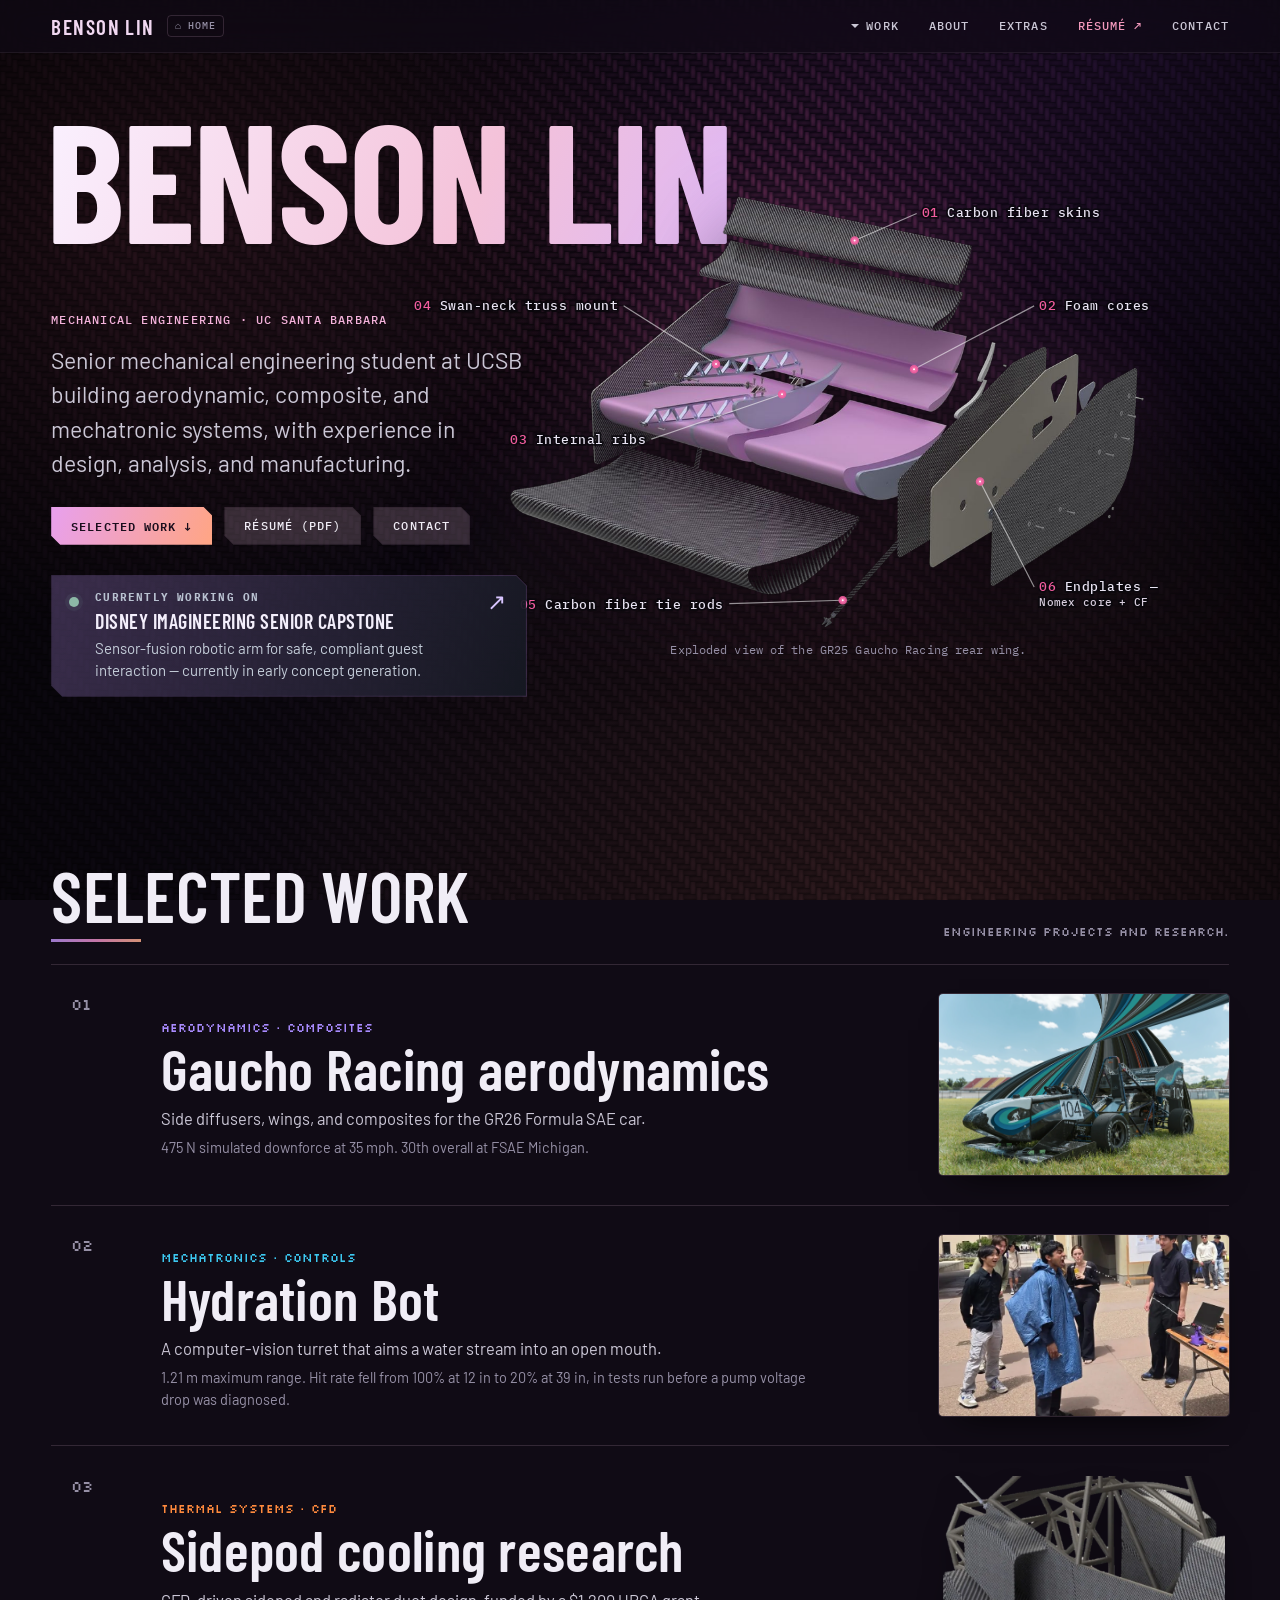
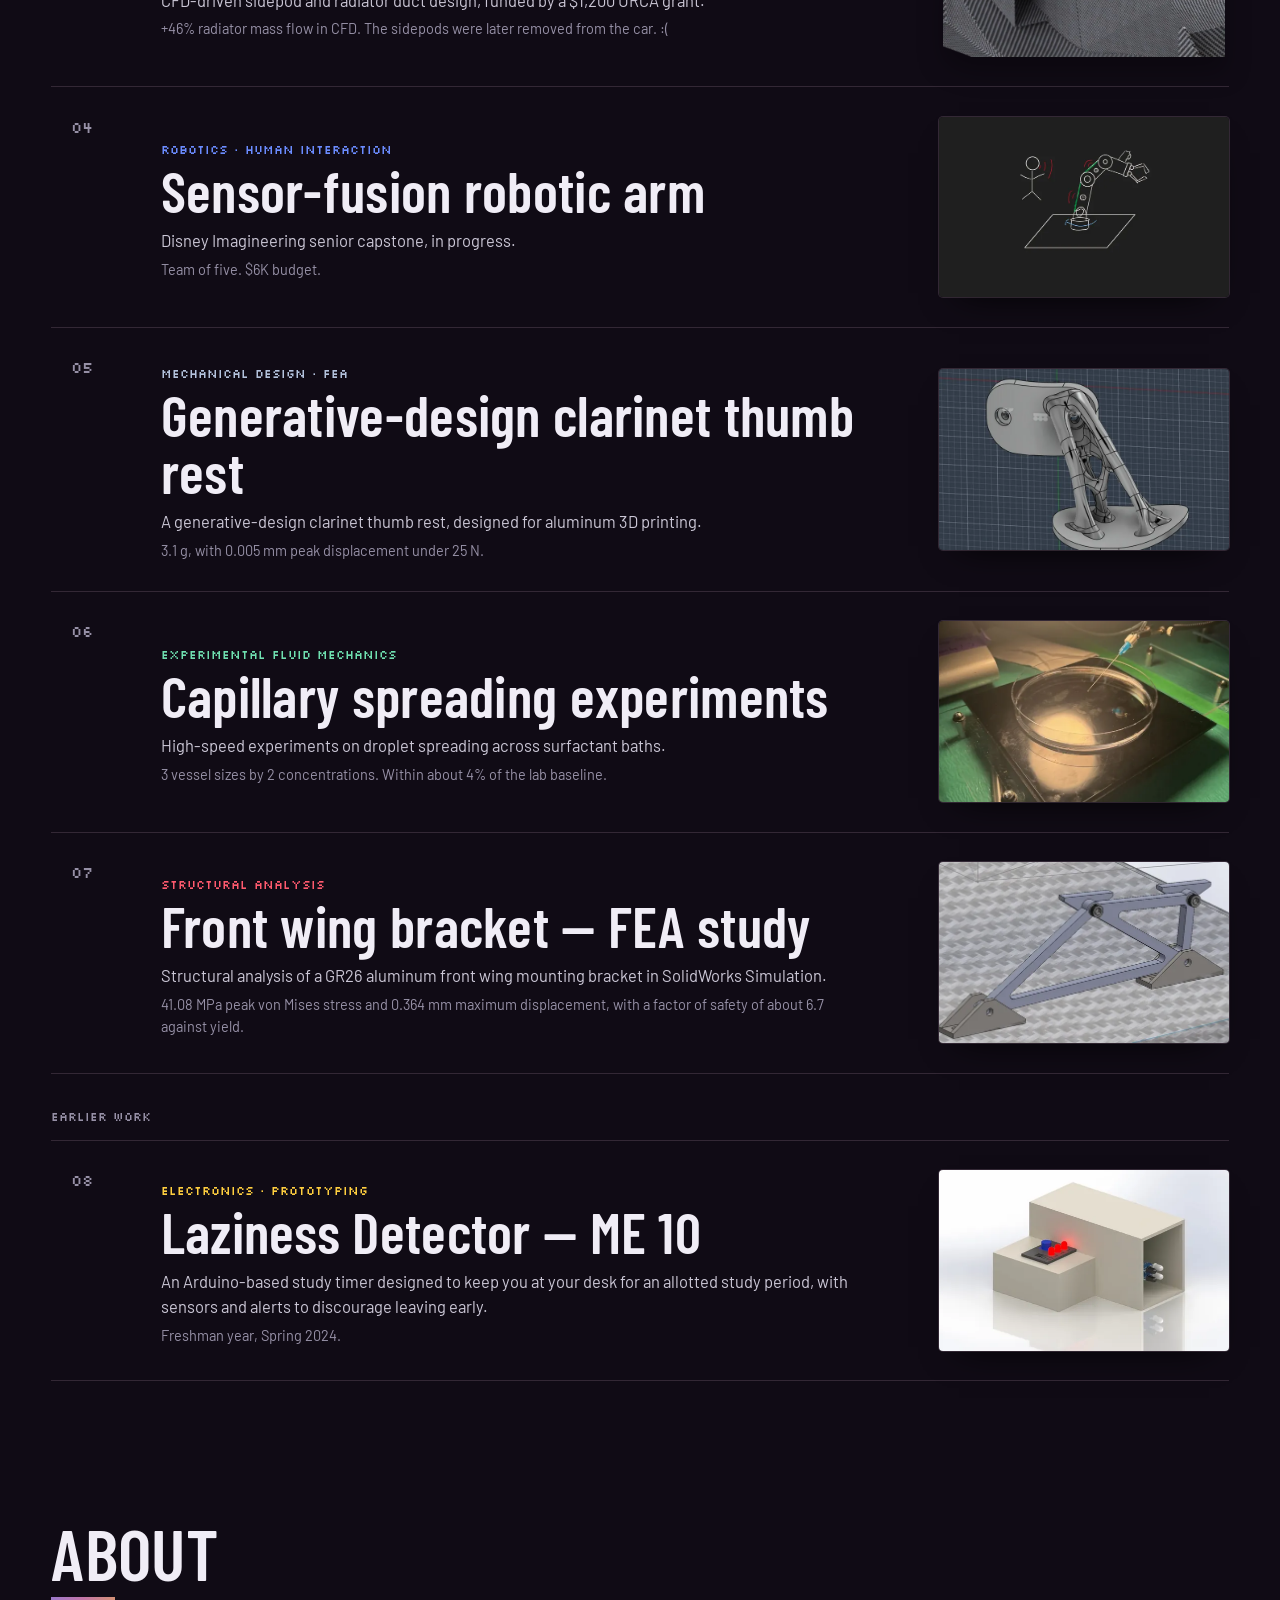
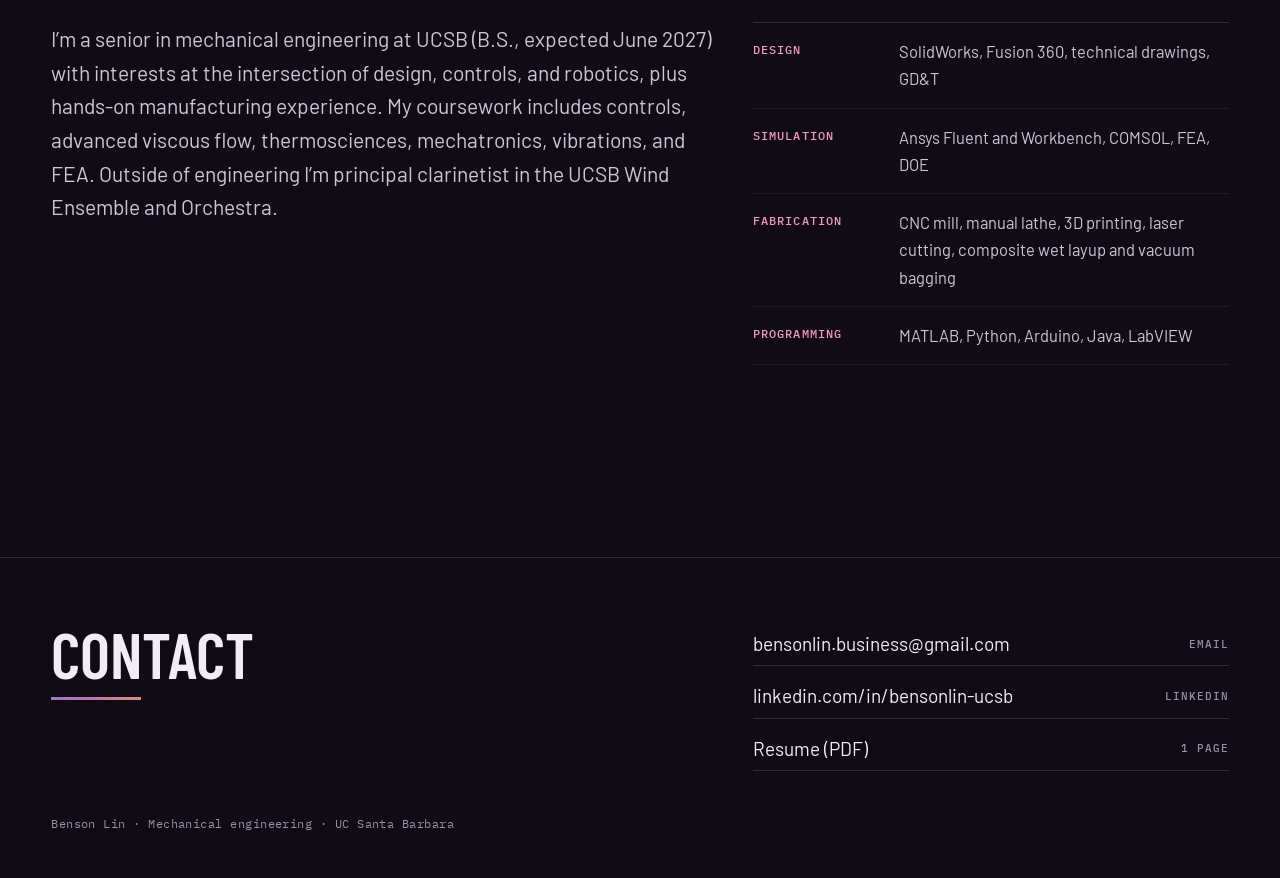
==== commit 62279bad: "Add files via upload" ====
--- a/index.html
+++ b/index.html
@@ -24,7 +24,7 @@
   setTimeout(show,5500); /* fail safe for blocked/offline Google Fonts */
 })();
 </script>
-<link rel="stylesheet" href="site.css?v=final3">
+<link rel="stylesheet" href="site.css?v=final4">
 <script src="site.js?v=6.29" defer></script>
 </head>
 <body id="top" data-p="home" data-page="home">
--- a/site.css
+++ b/site.css
@@ -219,7 +219,7 @@
 .text p strong{color:var(--ink)}
 .tools{font:400 12.5px/1.65 var(--f-mono);letter-spacing:.02em;color:var(--mute)}
 .tools::before{content:"Tools";display:block;font-weight:500;text-transform:uppercase;letter-spacing:.1em;color:var(--acc);margin-bottom:6px;font-size:11px}
-.tools.plat::before{content:"Platform and plan"}
+.tools.plat::before{content:none}
 .tools.inline{margin-top:1.4em;max-width:46em}
 
 /* margin column: documents */
@@ -903,3 +903,7 @@
 .gr26-annotated .gr26-pins{fill:#efb8da;stroke:#1d1929;stroke-width:2}
 .gr26-annotated .gr26-labels rect{fill:#1b1825;fill-opacity:.94;stroke:#be84cd;stroke-width:1.4}
 .gr26-annotated .gr26-labels text{font-size:20px;font-family:var(--f-disp);font-weight:600;letter-spacing:.6px;fill:#f5eaf4}
+
+/* Disney Platform & tools: one heading only; compact list entries. */
+.margin .tools.plat{margin-top:9px;line-height:1.55}
+.margin h3 + .tools.plat{margin-top:14px}
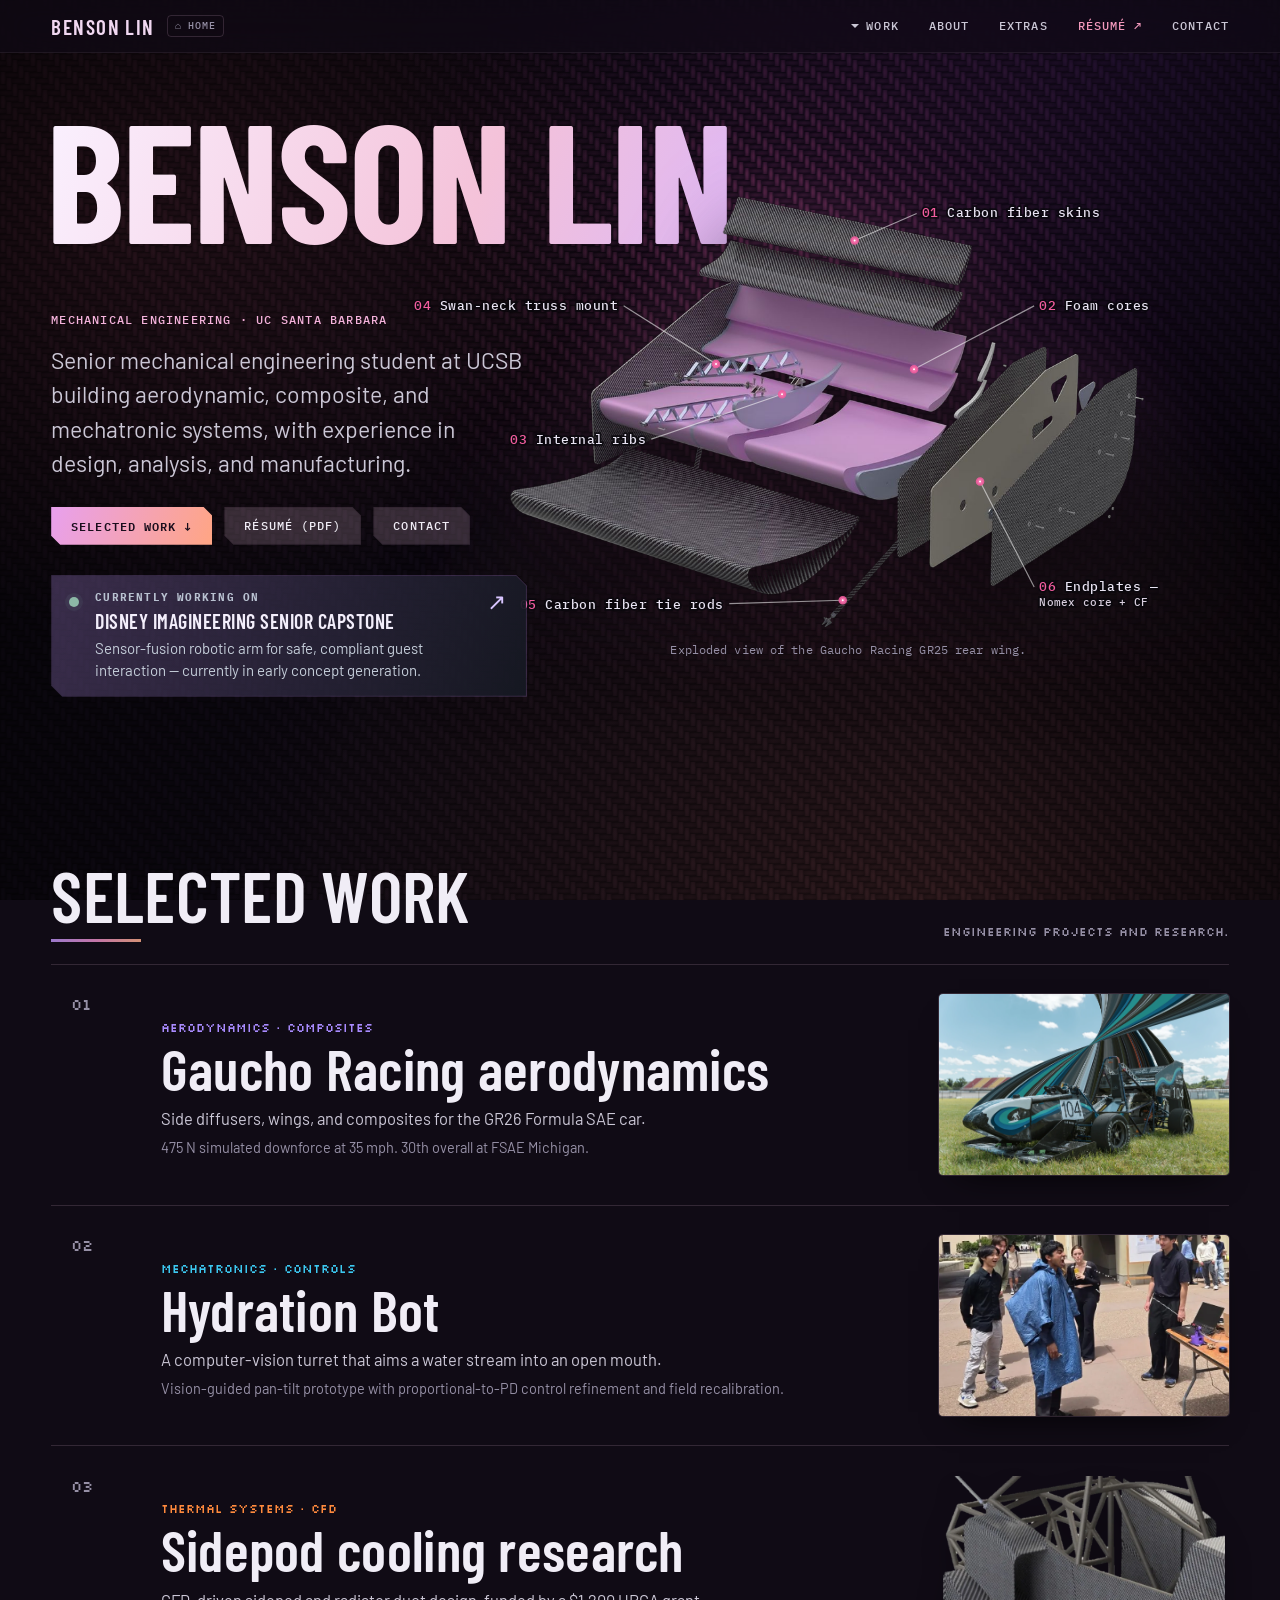
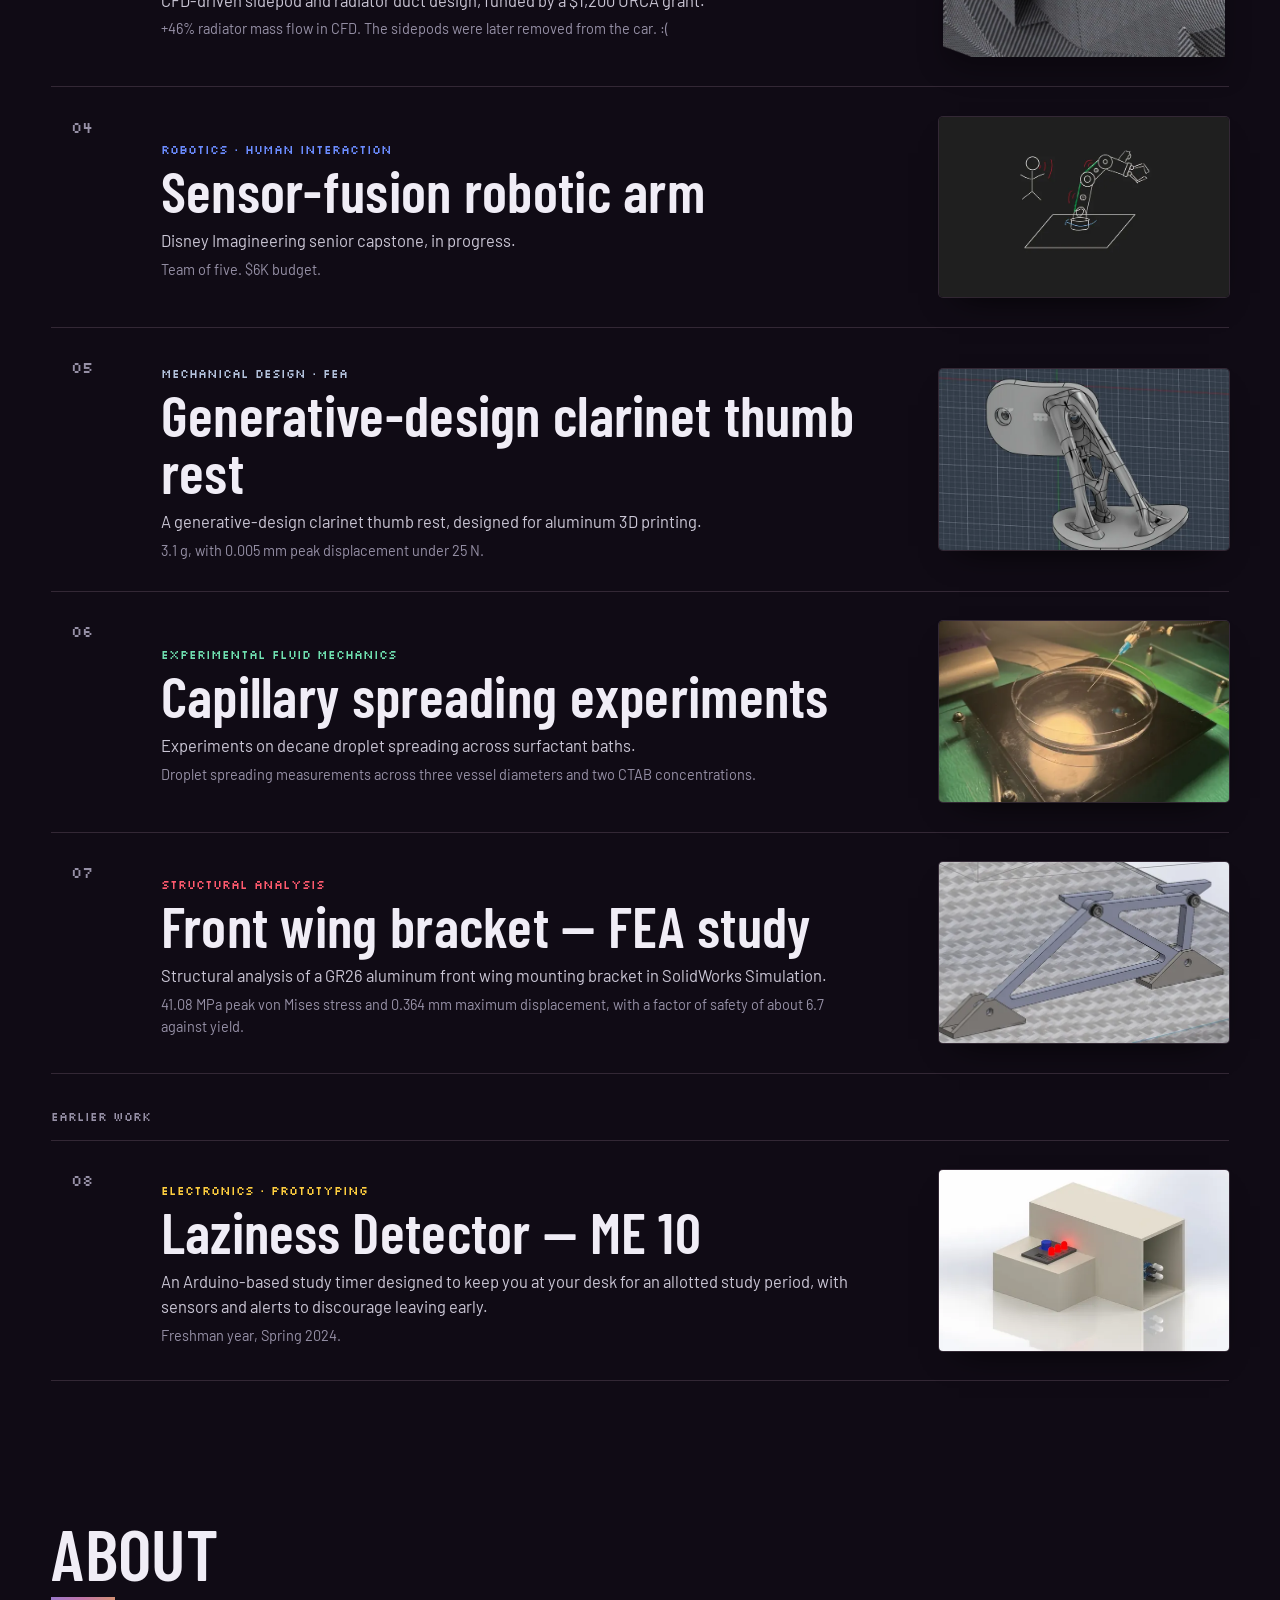
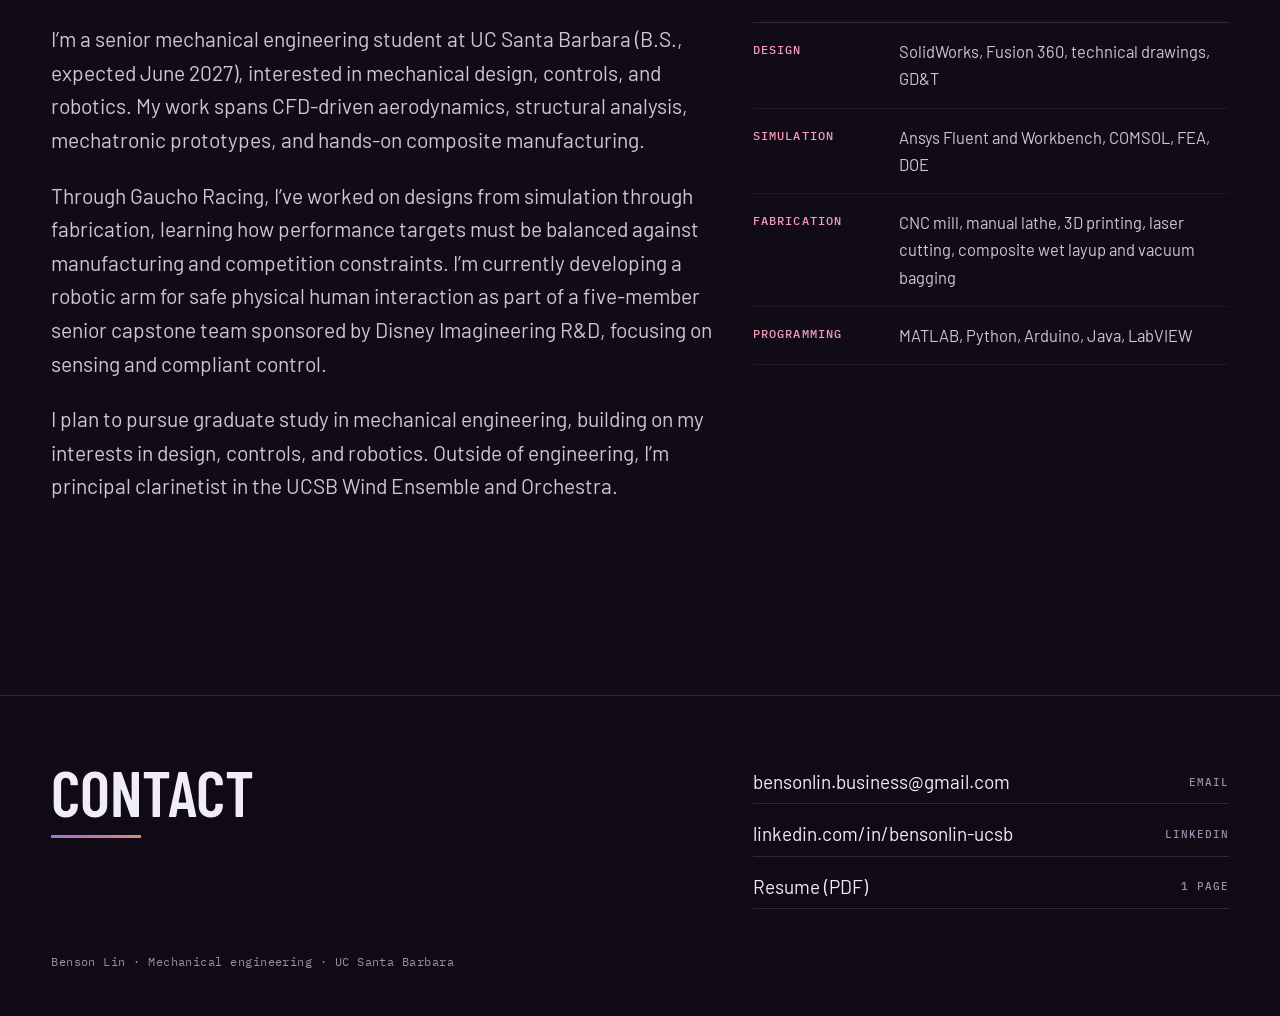
==== commit be0b23e3: "Add files via upload" ====
--- a/index.html
+++ b/index.html
@@ -1,13 +1,14 @@
-<!doctype html>
+<!DOCTYPE html>
+
 <html lang="en"><head>
-<meta charset="utf-8"><meta name="viewport" content="width=device-width,initial-scale=1,viewport-fit=cover">
-<title>Benson Lin — Mechanical Engineering Portfolio</title><meta name="description" content="Mechanical engineering student at UC Santa Barbara. Aerodynamics, CFD, composite manufacturing, controls, robotics, and experimental work.">
-<meta name="theme-color" content="#09080d"><meta name="color-scheme" content="dark">
-<meta property="og:title" content="Benson Lin — Mechanical Engineering Portfolio"><meta property="og:description" content="Mechanical engineering student at UC Santa Barbara. Aerodynamics, CFD, composite manufacturing, controls, robotics, and experimental work."><meta property="og:type" content="website"><meta property="og:image" content="assets/og.jpg">
-<link rel="icon" href="favicon.svg" type="image/svg+xml">
+<meta charset="utf-8"/><meta content="width=device-width,initial-scale=1,viewport-fit=cover" name="viewport"/>
+<title>Benson Lin — Mechanical Engineering Portfolio</title><meta content="Mechanical engineering student at UC Santa Barbara. Aerodynamics, CFD, composite manufacturing, controls, robotics, and experimental work." name="description"/>
+<meta content="#09080d" name="theme-color"/><meta content="dark" name="color-scheme"/>
+<meta content="Benson Lin — Mechanical Engineering Portfolio" property="og:title"/><meta content="Mechanical engineering student at UC Santa Barbara. Aerodynamics, CFD, composite manufacturing, controls, robotics, and experimental work." property="og:description"/><meta content="website" property="og:type"/><meta content="assets/og.jpg" property="og:image"/>
+<link href="favicon.svg" rel="icon" type="image/svg+xml"/>
 <script>try{if(sessionStorage.getItem('bl-music')==='1')document.documentElement.classList.add('music')}catch(e){}</script>
-<link rel="preconnect" href="https://fonts.googleapis.com"><link rel="preconnect" href="https://fonts.gstatic.com" crossorigin>
-<link rel="stylesheet" href="https://fonts.googleapis.com/css2?family=Barlow+Condensed:wght@500;600;700&family=Barlow:wght@400;500;600&family=IBM+Plex+Mono:wght@400;500&family=Silkscreen:wght@400&display=swap"><noscript><link rel="stylesheet" href="https://fonts.googleapis.com/css2?family=Barlow+Condensed:wght@500;600;700&family=Barlow:wght@400;500;600&family=IBM+Plex+Mono:wght@400;500&family=Silkscreen:wght@400&display=swap"></noscript>
+<link href="https://fonts.googleapis.com" rel="preconnect"/><link crossorigin="" href="https://fonts.gstatic.com" rel="preconnect"/>
+<link href="https://fonts.googleapis.com/css2?family=Barlow+Condensed:wght@500;600;700&amp;family=Barlow:wght@400;500;600&amp;family=IBM+Plex+Mono:wght@400;500&amp;family=Silkscreen:wght@400&amp;display=swap" rel="stylesheet"/><noscript><link href="https://fonts.googleapis.com/css2?family=Barlow+Condensed:wght@500;600;700&amp;family=Barlow:wght@400;500;600&amp;family=IBM+Plex+Mono:wght@400;500&amp;family=Silkscreen:wght@400&amp;display=swap" rel="stylesheet"/></noscript>
 <script>
 /* V6.12: Keep text hidden until its real font faces load; eliminate font swapping on visible pages. */
 (function(){
@@ -24,38 +25,38 @@
   setTimeout(show,5500); /* fail safe for blocked/offline Google Fonts */
 })();
 </script>
-<link rel="stylesheet" href="site.css?v=final4">
-<script src="site.js?v=6.29" defer></script>
+<link href="site.css?v=final4" rel="stylesheet"/>
+<script defer="" src="site.js?v=6.29"></script>
 </head>
-<body id="top" data-p="home" data-page="home">
+<body data-p="home" data-page="home" id="top">
 <a class="skip" href="#main">Skip to content</a>
-<div class="carbon" aria-hidden="true"><div class="sheen"><i></i></div></div>
-<header class="bar"><a class="brand" href="index.html" title="Back to homepage" aria-label="Benson Lin — Home"><span class="brand-name">Benson Lin</span><span class="brand-home" aria-hidden="true">⌂ Home</span></a>
-<nav class="nav" aria-label="Primary">
-<details class="work-menu"><summary>Work</summary><div class="work-panel"><a href="gaucho-racing.html" style="--c:#a98bff"><i></i><span>Gaucho Racing aerodynamics</span><b>01</b></a><a href="hydration-bot.html" style="--c:#3cc8f0"><i></i><span>Hydration Bot</span><b>02</b></a><a href="sidepod-cooling.html" style="--c:#ff8a3d"><i></i><span>Sidepod cooling research</span><b>03</b></a><a href="disney-capstone.html" style="--c:#6b8cff"><i></i><span>Sensor-fusion robotic arm</span><b>04</b></a><a href="thumb-rest.html" style="--c:#b4c3dd"><i></i><span>Generative-design clarinet thumb rest</span><b>05</b></a><a href="capillary-spreading.html" style="--c:#6fe0b0"><i></i><span>Capillary spreading experiments</span><b>06</b></a><a href="bracket-fea.html" style="--c:#ff5a6e"><i></i><span>Front wing bracket — FEA study</span><b>07</b></a><a href="laziness-detector.html" style="--c:#ffcf3f"><i></i><span>Laziness Detector — ME 10</span><b>08</b></a><hr><a href="extras.html" style="--c:#c4a8ff"><i></i><span>Extras</span><b>—</b></a></div></details>
+<div aria-hidden="true" class="carbon"><div class="sheen"><i></i></div></div>
+<header class="bar"><a aria-label="Benson Lin — Home" class="brand" href="index.html" title="Back to homepage"><span class="brand-name">Benson Lin</span><span aria-hidden="true" class="brand-home">⌂ Home</span></a>
+<nav aria-label="Primary" class="nav">
+<details class="work-menu"><summary>Work</summary><div class="work-panel"><a href="gaucho-racing.html" style="--c:#a98bff"><i></i><span>Gaucho Racing aerodynamics</span><b>01</b></a><a href="hydration-bot.html" style="--c:#3cc8f0"><i></i><span>Hydration Bot</span><b>02</b></a><a href="sidepod-cooling.html" style="--c:#ff8a3d"><i></i><span>Sidepod cooling research</span><b>03</b></a><a href="disney-capstone.html" style="--c:#6b8cff"><i></i><span>Sensor-fusion robotic arm</span><b>04</b></a><a href="thumb-rest.html" style="--c:#b4c3dd"><i></i><span>Generative-design clarinet thumb rest</span><b>05</b></a><a href="capillary-spreading.html" style="--c:#6fe0b0"><i></i><span>Capillary spreading experiments</span><b>06</b></a><a href="bracket-fea.html" style="--c:#ff5a6e"><i></i><span>Front wing bracket — FEA study</span><b>07</b></a><a href="laziness-detector.html" style="--c:#ffcf3f"><i></i><span>Laziness Detector — ME 10</span><b>08</b></a><hr/><a href="extras.html" style="--c:#c4a8ff"><i></i><span>Extras</span><b>—</b></a></div></details>
 <a href="index.html#about">About</a><a href="extras.html">Extras</a>
-<a class="res" href="Benson_Lin_Resume_Fall_2026.pdf" target="_blank" rel="noopener">Résumé ↗</a><a class="opt" href="#contact">Contact</a></nav></header>
+<a class="res" href="Benson_Lin_Resume_Fall_2026.pdf" rel="noopener" target="_blank">Résumé ↗</a><a class="opt" href="#contact">Contact</a></nav></header>
 <main id="main"><section class="hero"><div class="hero-in">
 <h1 class="name">Benson Lin</h1>
-<figure class="hero-wing" style="margin-bottom:0"><div class="wing-stage"><img src="assets/rear-wing-cutout-hq.webp" alt="Exploded view of the GR25 Gaucho Racing rear wing with numbered component callouts" width="2400" height="1350" fetchpriority="high" decoding="async"><svg class="callouts" viewBox="0 0 1200 675" aria-hidden="true">
-<line class="lead" x1="610" y1="75" x2="704" y2="34"/><circle cx="610" cy="75" r="4"/><text x="712" y="40" text-anchor="start"><tspan class="n">01 </tspan>Carbon fiber skins</text>
-<line class="lead" x1="700" y1="270" x2="882" y2="174"/><circle cx="700" cy="270" r="4"/><text x="890" y="180" text-anchor="start"><tspan class="n">02 </tspan>Foam cores</text>
-<line class="lead" x1="500" y1="308" x2="302" y2="376"/><circle cx="500" cy="308" r="4"/><text x="294" y="383" text-anchor="end"><tspan class="n">03 </tspan>Internal ribs</text>
-<line class="lead" x1="400" y1="262" x2="260" y2="174"/><circle cx="400" cy="262" r="4"/><text x="252" y="180" text-anchor="end"><tspan class="n">04 </tspan>Swan-neck truss mount</text>
-<line class="lead" x1="592" y1="620" x2="420" y2="625"/><circle cx="592" cy="620" r="4"/><text x="412" y="633" text-anchor="end"><tspan class="n">05 </tspan>Carbon fiber tie rods</text>
-<line class="lead" x1="800" y1="440" x2="882" y2="600"/><circle cx="800" cy="440" r="4"/><text x="890" y="606" text-anchor="start"><tspan class="n">06 </tspan>Endplates —<tspan class="part-detail" x="890" dy="23">Nomex core + CF</tspan></text>
-</svg></div><p class="hero-cap">Exploded view of the GR25 Gaucho Racing rear wing.</p></figure>
+<figure class="hero-wing" style="margin-bottom:0"><div class="wing-stage"><img alt="Exploded view of the Gaucho Racing GR25 rear wing with numbered component callouts" decoding="async" fetchpriority="high" height="1350" src="assets/rear-wing-cutout-hq.webp" width="2400"/><svg aria-hidden="true" class="callouts" viewbox="0 0 1200 675">
+<line class="lead" x1="610" x2="704" y1="75" y2="34"></line><circle cx="610" cy="75" r="4"></circle><text text-anchor="start" x="712" y="40"><tspan class="n">01 </tspan>Carbon fiber skins</text>
+<line class="lead" x1="700" x2="882" y1="270" y2="174"></line><circle cx="700" cy="270" r="4"></circle><text text-anchor="start" x="890" y="180"><tspan class="n">02 </tspan>Foam cores</text>
+<line class="lead" x1="500" x2="302" y1="308" y2="376"></line><circle cx="500" cy="308" r="4"></circle><text text-anchor="end" x="294" y="383"><tspan class="n">03 </tspan>Internal ribs</text>
+<line class="lead" x1="400" x2="260" y1="262" y2="174"></line><circle cx="400" cy="262" r="4"></circle><text text-anchor="end" x="252" y="180"><tspan class="n">04 </tspan>Swan-neck truss mount</text>
+<line class="lead" x1="592" x2="420" y1="620" y2="625"></line><circle cx="592" cy="620" r="4"></circle><text text-anchor="end" x="412" y="633"><tspan class="n">05 </tspan>Carbon fiber tie rods</text>
+<line class="lead" x1="800" x2="882" y1="440" y2="600"></line><circle cx="800" cy="440" r="4"></circle><text text-anchor="start" x="890" y="606"><tspan class="n">06 </tspan>Endplates —<tspan class="part-detail" dy="23" x="890">Nomex core + CF</tspan></text>
+</svg></div><p class="hero-cap">Exploded view of the Gaucho Racing GR25 rear wing.</p></figure>
 <div class="hero-copy"><p class="kicker">Mechanical engineering · UC Santa Barbara</p><p class="lede">Senior mechanical engineering student at UCSB building aerodynamic, composite, and mechatronic systems, with experience in design, analysis, and manufacturing.</p>
-<div class="btns"><a class="btn pri" href="#work">Selected work ↓</a><a class="btn" href="Benson_Lin_Resume_Fall_2026.pdf" target="_blank" rel="noopener">Résumé (PDF)</a><a class="btn" href="#contact">Contact</a></div>
-<a class="current-status" href="disney-capstone.html" aria-label="Currently working on the Disney Imagineering senior capstone — view project"><span class="pulse-dot" aria-hidden="true"></span><span class="status-content"><span class="eyebrow">Currently working on</span><strong>Disney Imagineering senior capstone</strong><span class="status-description">Sensor-fusion robotic arm for safe, compliant guest interaction — currently in early concept generation.</span></span><span class="status-arrow" aria-hidden="true">↗</span></a></div>
+<div class="btns"><a class="btn pri" href="#work">Selected work ↓</a><a class="btn" href="Benson_Lin_Resume_Fall_2026.pdf" rel="noopener" target="_blank">Résumé (PDF)</a><a class="btn" href="#contact">Contact</a></div>
+<a aria-label="Currently working on the Disney Imagineering senior capstone — view project" class="current-status" href="disney-capstone.html"><span aria-hidden="true" class="pulse-dot"></span><span class="status-content"><span class="eyebrow">Currently working on</span><strong>Disney Imagineering senior capstone</strong><span class="status-description">Sensor-fusion robotic arm for safe, compliant guest interaction — currently in early concept generation.</span></span><span aria-hidden="true" class="status-arrow">↗</span></a></div>
 </div></section>
-<section class="index" id="work"><div class="wrap"><div class="sec-head"><h2>Selected work</h2><p class="sec-note">Engineering projects and research.</p></div><ol class="plies"><li><a class="ply" href="gaucho-racing.html" style="--c:#a98bff;--c-rgb:169,139,255"><span class="n">01</span><span><span class="tags">Aerodynamics · Composites</span><strong class="ttl">Gaucho Racing aerodynamics</strong><span class="desc">Side diffusers, wings, and composites for the GR26 Formula SAE car.</span><span class="stat">475 N simulated downforce at 35 mph. 30th overall at FSAE Michigan.</span></span><span class="thumb"><img src="assets/thumbs/gaucho-racing-car.webp" alt="" width="1302" height="865" loading="eager" decoding="async"></span></a></li><li><a class="ply" href="hydration-bot.html" style="--c:#3cc8f0;--c-rgb:60,200,240"><span class="n">02</span><span><span class="tags">Mechatronics · Controls</span><strong class="ttl">Hydration Bot</strong><span class="desc">A computer-vision turret that aims a water stream into an open mouth.</span><span class="stat">1.21 m maximum range. Hit rate fell from 100% at 12 in to 20% at 39 in, in tests run before a pump voltage drop was diagnosed.</span></span><span class="thumb "><img src="assets/thumbs/hydration-bot.webp" alt="" width="720" height="571" loading="eager" decoding="async"></span></a></li><li><a class="ply" href="sidepod-cooling.html" style="--c:#ff8a3d;--c-rgb:255,138,61"><span class="n">03</span><span><span class="tags">Thermal systems · CFD</span><strong class="ttl">Sidepod cooling research</strong><span class="desc">CFD-driven sidepod and radiator duct design, funded by a $1,200 URCA grant.</span><span class="stat">+46% radiator mass flow in CFD. The sidepods were later removed from the car. :(</span></span><span class="thumb cutout"><img src="assets/thumbs/sidepod-cooling-cutout.png" alt="" width="720" height="462" loading="lazy" decoding="async"></span></a></li><li><a class="ply" href="disney-capstone.html" style="--c:#6b8cff;--c-rgb:107,140,255"><span class="n">04</span><span><span class="tags">Robotics · Human interaction</span><strong class="ttl">Sensor-fusion robotic arm</strong><span class="desc">Disney Imagineering senior capstone, in progress.</span><span class="stat">Team of five. $6K budget.</span></span><span class="thumb "><img src="assets/thumbs/disney-capstone.webp" alt="" width="720" height="575" loading="lazy" decoding="async"></span></a></li><li><a class="ply" href="thumb-rest.html" style="--c:#b4c3dd;--c-rgb:180,195,221"><span class="n">05</span><span><span class="tags">Mechanical design · FEA</span><strong class="ttl">Generative-design clarinet thumb rest</strong><span class="desc">A generative-design clarinet thumb rest, designed for aluminum 3D printing.</span><span class="stat">3.1 g, with 0.005 mm peak displacement under 25 N.</span></span><span class="thumb "><img src="assets/thumbs/thumb-rest.webp" alt="" width="720" height="604" loading="lazy" decoding="async"></span></a></li><li><a class="ply" href="capillary-spreading.html" style="--c:#6fe0b0;--c-rgb:111,224,176"><span class="n">06</span><span><span class="tags">Experimental fluid mechanics</span><strong class="ttl">Capillary spreading experiments</strong><span class="desc">High-speed experiments on droplet spreading across surfactant baths.</span><span class="stat">3 vessel sizes by 2 concentrations. Within about 4% of the lab baseline.</span></span><span class="thumb "><img src="assets/thumbs/capillary-spreading.webp" alt="" width="640" height="853" loading="lazy" decoding="async"></span></a></li><li><a class="ply" href="bracket-fea.html" style="--c:#ff5a6e;--c-rgb:255,90,110"><span class="n">07</span><span><span class="tags">Structural analysis</span><strong class="ttl">Front wing bracket — FEA study</strong><span class="desc">Structural analysis of a GR26 aluminum front wing mounting bracket in SolidWorks Simulation.</span><span class="stat">41.08 MPa peak von Mises stress and 0.364 mm maximum displacement, with a factor of safety of about 6.7 against yield.</span></span><span class="thumb "><img src="assets/thumbs/bracket-fea.webp" alt="" width="720" height="365" loading="lazy" decoding="async"></span></a></li></ol><p class="earlier">Earlier work</p><ol class="plies" start="8"><li><a class="ply" href="laziness-detector.html" style="--c:#ffcf3f;--c-rgb:255,207,63"><span class="n">08</span><span><span class="tags">Electronics · Prototyping</span><strong class="ttl">Laziness Detector — ME 10</strong><span class="desc">An Arduino-based study timer designed to keep you at your desk for an allotted study period, with sensors and alerts to discourage leaving early.</span><span class="stat">Freshman year, Spring 2024.</span></span><span class="thumb plate"><img src="assets/thumbs/laziness-detector.webp" alt="" width="720" height="360" loading="lazy" decoding="async"></span></a></li></ol></div></section>
-<section class="about" id="about"><div class="wrap"><div class="sec-head"><h2>About</h2></div><div class="grid"><div class="text"><p>I’m a senior in mechanical engineering at UCSB (B.S., expected June 2027) with interests at the intersection of design, controls, and robotics, plus hands-on manufacturing experience. My coursework includes controls, advanced viscous flow, thermosciences, mechatronics, vibrations, and FEA. Outside of engineering I’m principal clarinetist in the UCSB Wind Ensemble and Orchestra.</p></div><div class="colr"><ul class="skills"><li><b>Design</b><span>SolidWorks, Fusion 360, technical drawings, GD&amp;T</span></li><li><b>Simulation</b><span>Ansys Fluent and Workbench, COMSOL, FEA, DOE</span></li><li><b>Fabrication</b><span>CNC mill, manual lathe, 3D printing, laser cutting, composite wet layup and vacuum bagging</span></li><li><b>Programming</b><span>MATLAB, Python, Arduino, Java, LabVIEW</span></li></ul></div></div></div></section></main><footer class="foot" id="contact"><div class="wrap"><div class="grid">
+<section class="index" id="work"><div class="wrap"><div class="sec-head"><h2>Selected work</h2><p class="sec-note">Engineering projects and research.</p></div><ol class="plies"><li><a class="ply" href="gaucho-racing.html" style="--c:#a98bff;--c-rgb:169,139,255"><span class="n">01</span><span><span class="tags">Aerodynamics · Composites</span><strong class="ttl">Gaucho Racing aerodynamics</strong><span class="desc">Side diffusers, wings, and composites for the GR26 Formula SAE car.</span><span class="stat">475 N simulated downforce at 35 mph. 30th overall at FSAE Michigan.</span></span><span class="thumb"><img alt="" decoding="async" height="865" loading="eager" src="assets/thumbs/gaucho-racing-car.webp" width="1302"/></span></a></li><li><a class="ply" href="hydration-bot.html" style="--c:#3cc8f0;--c-rgb:60,200,240"><span class="n">02</span><span><span class="tags">Mechatronics · Controls</span><strong class="ttl">Hydration Bot</strong><span class="desc">A computer-vision turret that aims a water stream into an open mouth.</span><span class="stat">Vision-guided pan-tilt prototype with proportional-to-PD control refinement and field recalibration.</span></span><span class="thumb"><img alt="" decoding="async" height="571" loading="eager" src="assets/thumbs/hydration-bot.webp" width="720"/></span></a></li><li><a class="ply" href="sidepod-cooling.html" style="--c:#ff8a3d;--c-rgb:255,138,61"><span class="n">03</span><span><span class="tags">Thermal systems · CFD</span><strong class="ttl">Sidepod cooling research</strong><span class="desc">CFD-driven sidepod and radiator duct design, funded by a $1,200 URCA grant.</span><span class="stat">+46% radiator mass flow in CFD. The sidepods were later removed from the car. :(</span></span><span class="thumb cutout"><img alt="" decoding="async" height="462" loading="lazy" src="assets/thumbs/sidepod-cooling-cutout.png" width="720"/></span></a></li><li><a class="ply" href="disney-capstone.html" style="--c:#6b8cff;--c-rgb:107,140,255"><span class="n">04</span><span><span class="tags">Robotics · Human interaction</span><strong class="ttl">Sensor-fusion robotic arm</strong><span class="desc">Disney Imagineering senior capstone, in progress.</span><span class="stat">Team of five. $6K budget.</span></span><span class="thumb"><img alt="" decoding="async" height="575" loading="lazy" src="assets/thumbs/disney-capstone.webp" width="720"/></span></a></li><li><a class="ply" href="thumb-rest.html" style="--c:#b4c3dd;--c-rgb:180,195,221"><span class="n">05</span><span><span class="tags">Mechanical design · FEA</span><strong class="ttl">Generative-design clarinet thumb rest</strong><span class="desc">A generative-design clarinet thumb rest, designed for aluminum 3D printing.</span><span class="stat">3.1 g, with 0.005 mm peak displacement under 25 N.</span></span><span class="thumb"><img alt="" decoding="async" height="604" loading="lazy" src="assets/thumbs/thumb-rest.webp" width="720"/></span></a></li><li><a class="ply" href="capillary-spreading.html" style="--c:#6fe0b0;--c-rgb:111,224,176"><span class="n">06</span><span><span class="tags">Experimental fluid mechanics</span><strong class="ttl">Capillary spreading experiments</strong><span class="desc">Experiments on decane droplet spreading across surfactant baths.</span><span class="stat">Droplet spreading measurements across three vessel diameters and two CTAB concentrations.</span></span><span class="thumb"><img alt="" decoding="async" height="853" loading="lazy" src="assets/thumbs/capillary-spreading.webp" width="640"/></span></a></li><li><a class="ply" href="bracket-fea.html" style="--c:#ff5a6e;--c-rgb:255,90,110"><span class="n">07</span><span><span class="tags">Structural analysis</span><strong class="ttl">Front wing bracket — FEA study</strong><span class="desc">Structural analysis of a GR26 aluminum front wing mounting bracket in SolidWorks Simulation.</span><span class="stat">41.08 MPa peak von Mises stress and 0.364 mm maximum displacement, with a factor of safety of about 6.7 against yield.</span></span><span class="thumb"><img alt="" decoding="async" height="365" loading="lazy" src="assets/thumbs/bracket-fea.webp" width="720"/></span></a></li></ol><p class="earlier">Earlier work</p><ol class="plies" start="8"><li><a class="ply" href="laziness-detector.html" style="--c:#ffcf3f;--c-rgb:255,207,63"><span class="n">08</span><span><span class="tags">Electronics · Prototyping</span><strong class="ttl">Laziness Detector — ME 10</strong><span class="desc">An Arduino-based study timer designed to keep you at your desk for an allotted study period, with sensors and alerts to discourage leaving early.</span><span class="stat">Freshman year, Spring 2024.</span></span><span class="thumb plate"><img alt="" decoding="async" height="360" loading="lazy" src="assets/thumbs/laziness-detector.webp" width="720"/></span></a></li></ol></div></section>
+<section class="about" id="about"><div class="wrap"><div class="sec-head"><h2>About</h2></div><div class="grid"><div class="text"><p>I’m a senior mechanical engineering student at UC Santa Barbara (B.S., expected June 2027), interested in mechanical design, controls, and robotics. My work spans CFD-driven aerodynamics, structural analysis, mechatronic prototypes, and hands-on composite manufacturing.</p><p>Through Gaucho Racing, I’ve worked on designs from simulation through fabrication, learning how performance targets must be balanced against manufacturing and competition constraints. I’m currently developing a robotic arm for safe physical human interaction as part of a five-member senior capstone team sponsored by Disney Imagineering R&amp;D, focusing on sensing and compliant control.</p><p>I plan to pursue graduate study in mechanical engineering, building on my interests in design, controls, and robotics. Outside of engineering, I’m principal clarinetist in the UCSB Wind Ensemble and Orchestra.</p></div><div class="colr"><ul class="skills"><li><b>Design</b><span>SolidWorks, Fusion 360, technical drawings, GD&amp;T</span></li><li><b>Simulation</b><span>Ansys Fluent and Workbench, COMSOL, FEA, DOE</span></li><li><b>Fabrication</b><span>CNC mill, manual lathe, 3D printing, laser cutting, composite wet layup and vacuum bagging</span></li><li><b>Programming</b><span>MATLAB, Python, Arduino, Java, LabVIEW</span></li></ul></div></div></div></section></main><footer class="foot" id="contact"><div class="wrap"><div class="grid">
 <div class="text"><h2>Contact</h2></div>
 <div class="links colr"><a href="mailto:bensonlin.business@gmail.com"><span>bensonlin.business@gmail.com</span><small>Email</small></a>
 <a href="https://linkedin.com/in/bensonlin-ucsb" rel="noopener"><span>linkedin.com/in/bensonlin-ucsb</span><small>LinkedIn</small></a>
-<a href="Benson_Lin_Resume_Fall_2026.pdf" target="_blank" rel="noopener"><span>Resume (PDF)</span><small>1 page</small></a></div>
+<a href="Benson_Lin_Resume_Fall_2026.pdf" rel="noopener" target="_blank"><span>Resume (PDF)</span><small>1 page</small></a></div>
 <p class="fine">Benson Lin · Mechanical engineering · UC Santa Barbara</p></div></div></footer>
-<dialog id="lb" aria-label="Enlarged image"><div class="lb-bar"><span class="cnt"></span><button class="lb-prev" type="button" aria-label="Previous image">←</button><button class="lb-next" type="button" aria-label="Next image">→</button><button class="lb-x" type="button">Close</button></div><div class="lb-stage"><img alt=""></div><p class="cap"></p></dialog>
-<button id="mm-exit" type="button" hidden aria-label="Return to the normal engineering portfolio theme">♫ Return to engineering mode</button>
+<dialog aria-label="Enlarged image" id="lb"><div class="lb-bar"><span class="cnt"></span><button aria-label="Previous image" class="lb-prev" type="button">←</button><button aria-label="Next image" class="lb-next" type="button">→</button><button class="lb-x" type="button">Close</button></div><div class="lb-stage"><img alt=""/></div><p class="cap"></p></dialog>
+<button aria-label="Return to the normal engineering portfolio theme" hidden="" id="mm-exit" type="button">♫ Return to engineering mode</button>
 </body></html>
--- a/site.css
+++ b/site.css
@@ -907,3 +907,18 @@
 /* Disney Platform & tools: one heading only; compact list entries. */
 .margin .tools.plat{margin-top:9px;line-height:1.55}
 .margin h3 + .tools.plat{margin-top:14px}
+
+/* Hydration Bot: representative mechanical CAD stages. */
+body[data-p="hb"] .hb-copy{grid-column:1/10}
+body[data-p="hb"] .hb-intro{grid-column:1/8}
+body[data-p="hb"] .hb-iteration-section{min-width:0}
+body[data-p="hb"] .hb-iteration-section h2{font:600 clamp(26px,3.2vw,40px)/1.05 var(--f-disp);letter-spacing:.01em;margin:0 0 8px}
+body[data-p="hb"] .hb-gallery-intro,body[data-p="hb"] .hb-gallery-note{font:400 13px/1.5 var(--f-mono);color:var(--mute);margin:0 0 18px}
+body[data-p="hb"] .hb-gallery-note{margin:13px 0 0}
+body[data-p="hb"] .hb-iteration-gallery{display:grid;grid-template-columns:repeat(3,minmax(0,1fr));gap:clamp(12px,2vw,24px);align-items:start}
+body[data-p="hb"] .hb-iteration-gallery figure{min-width:0}
+body[data-p="hb"] .hb-iteration-gallery .zoom{height:clamp(190px,23vw,300px);display:flex;align-items:center;justify-content:center;overflow:hidden;background:#f1f2f5;border-radius:4px}
+body[data-p="hb"] .hb-iteration-gallery img{object-fit:contain;width:100%;height:100%;background:#f1f2f5}
+body[data-p="hb"] .hb-iteration-gallery figcaption{font-size:13px}
+@media(max-width:1000px){body[data-p="hb"] .hb-copy,body[data-p="hb"] .hb-intro{grid-column:1/-1}}
+@media(max-width:760px){body[data-p="hb"] .hb-iteration-gallery{display:flex;overflow-x:auto;overscroll-behavior-inline:contain;scroll-snap-type:x mandatory;-webkit-overflow-scrolling:touch;padding-bottom:12px;gap:14px}body[data-p="hb"] .hb-iteration-gallery figure{flex:0 0 min(78vw,360px);scroll-snap-align:start}body[data-p="hb"] .hb-iteration-gallery .zoom{height:280px}}
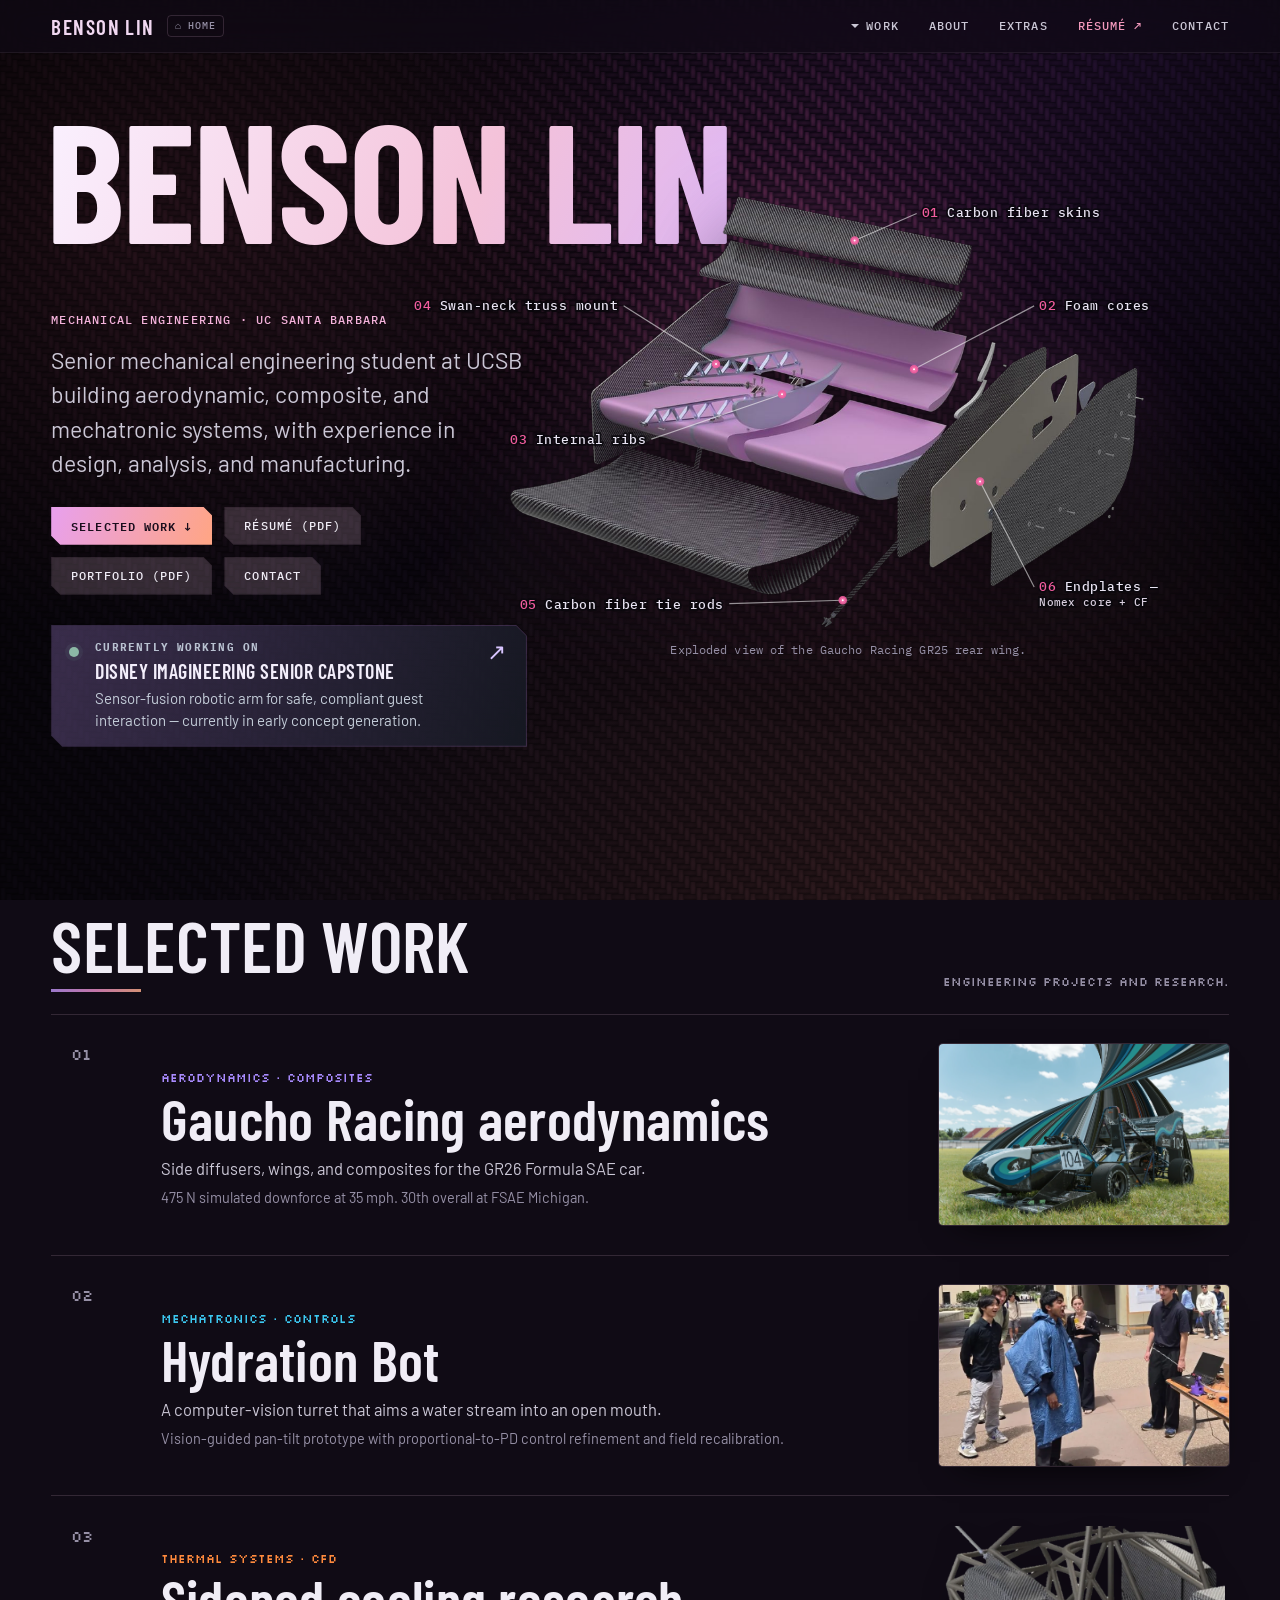
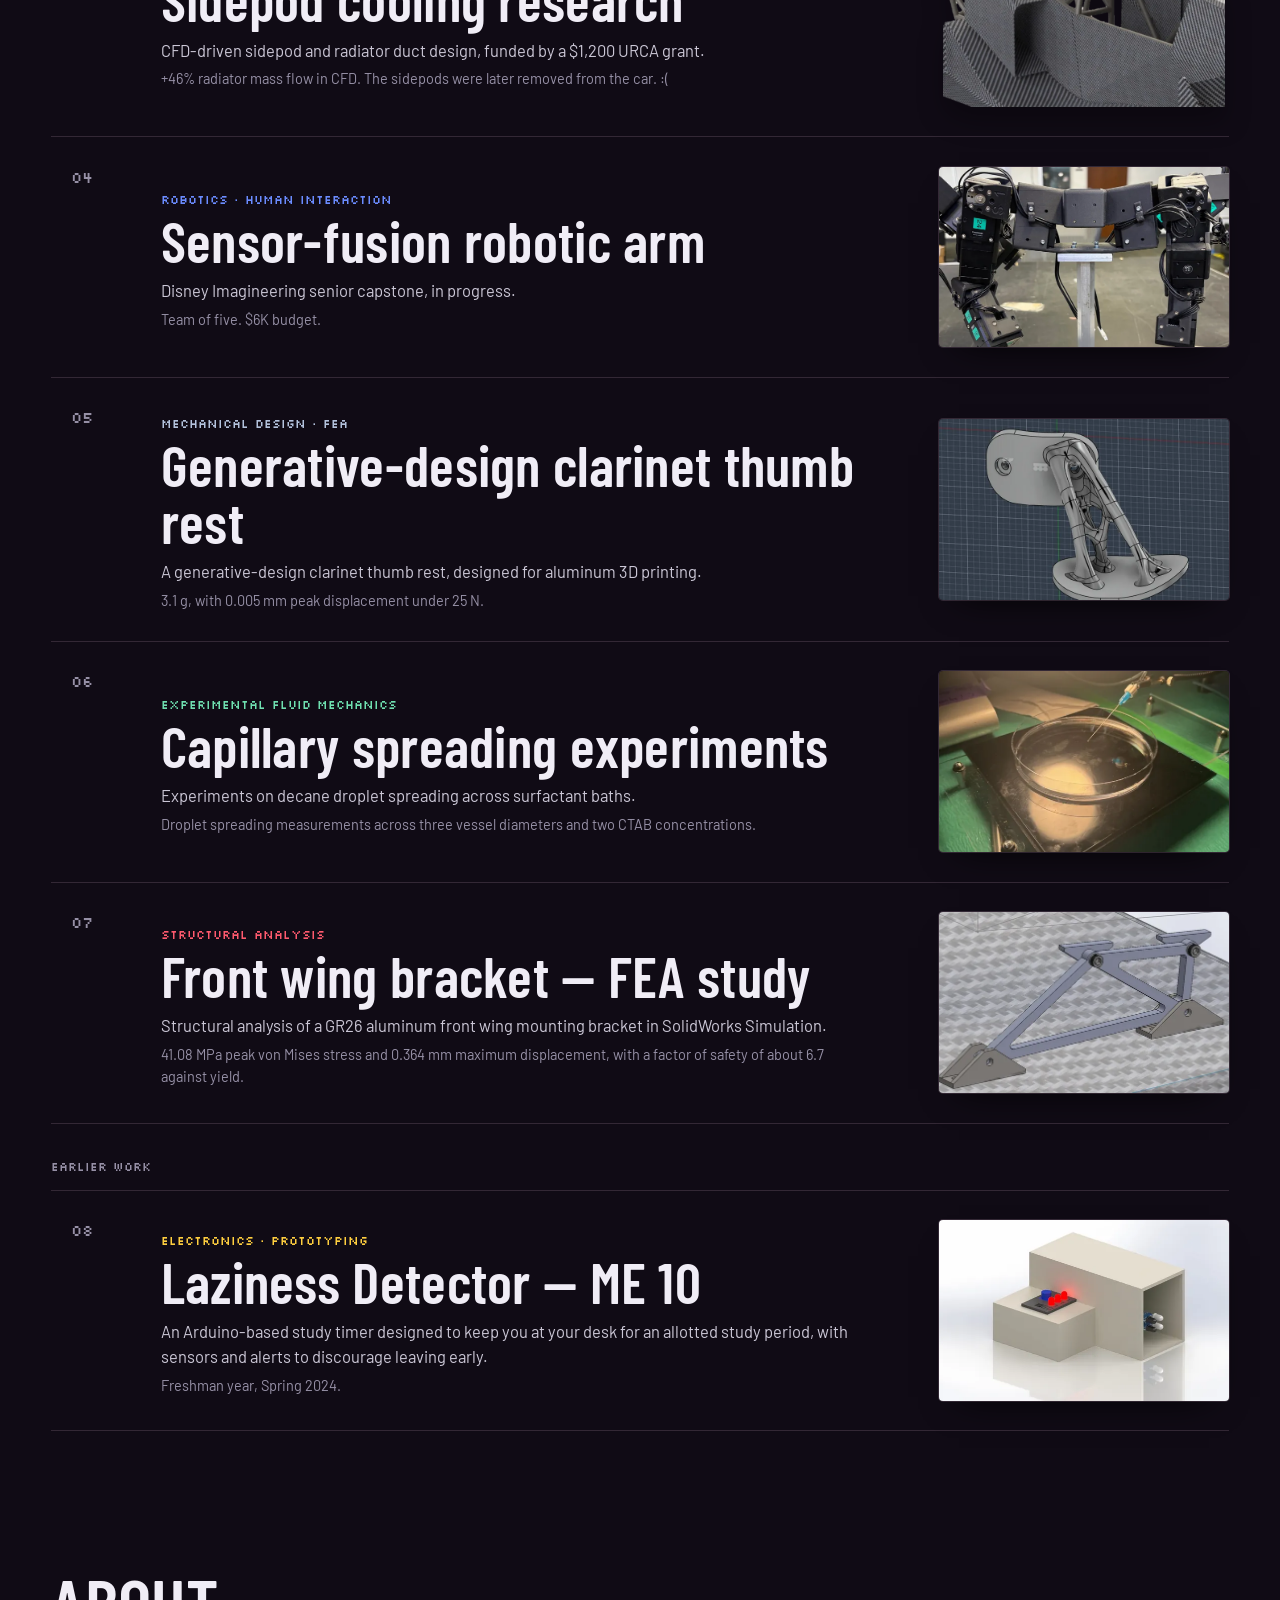
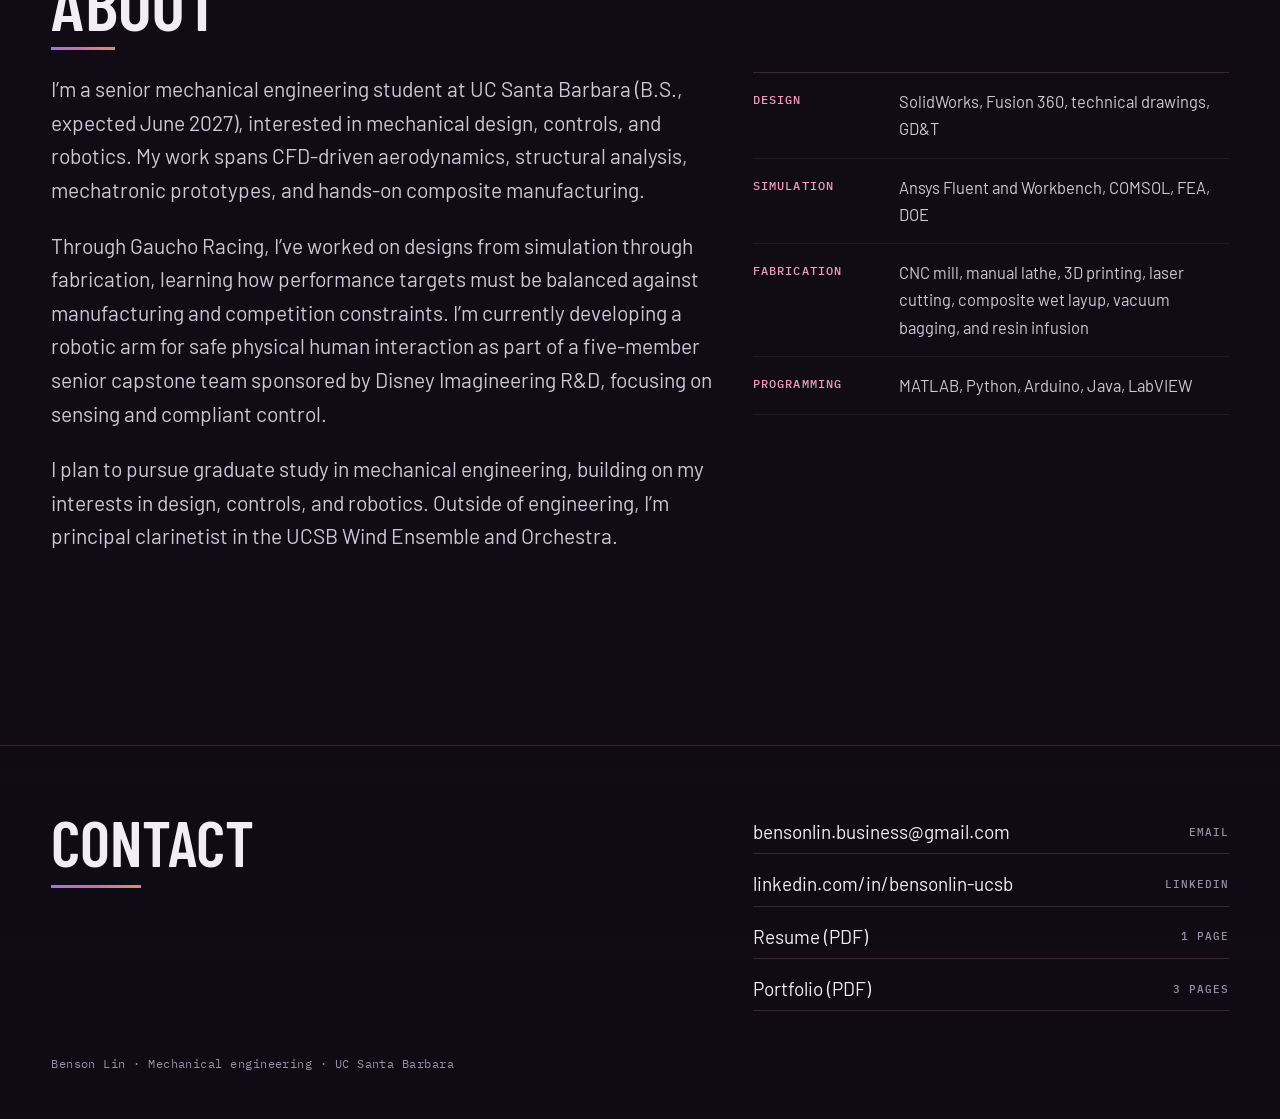
==== commit 447295c3: "Add files via upload" ====
--- a/index.html
+++ b/index.html
@@ -4,7 +4,7 @@
 <meta charset="utf-8"/><meta content="width=device-width,initial-scale=1,viewport-fit=cover" name="viewport"/>
 <title>Benson Lin — Mechanical Engineering Portfolio</title><meta content="Mechanical engineering student at UC Santa Barbara. Aerodynamics, CFD, composite manufacturing, controls, robotics, and experimental work." name="description"/>
 <meta content="#09080d" name="theme-color"/><meta content="dark" name="color-scheme"/>
-<meta content="Benson Lin — Mechanical Engineering Portfolio" property="og:title"/><meta content="Mechanical engineering student at UC Santa Barbara. Aerodynamics, CFD, composite manufacturing, controls, robotics, and experimental work." property="og:description"/><meta content="website" property="og:type"/><meta content="assets/og.jpg" property="og:image"/>
+<meta content="Benson Lin — Mechanical Engineering Portfolio" property="og:title"/><meta content="Mechanical engineering student at UC Santa Barbara. Aerodynamics, CFD, composite manufacturing, controls, robotics, and experimental work." property="og:description"/><meta content="website" property="og:type"/><meta content="https://dodango.github.io/portfolio/assets/og.jpg" property="og:image"/><meta content="1200" property="og:image:width"/><meta content="630" property="og:image:height"/><meta content="https://dodango.github.io/portfolio/" property="og:url"/><meta content="summary_large_image" name="twitter:card"/><link href="https://dodango.github.io/portfolio/" rel="canonical"/>
 <link href="favicon.svg" rel="icon" type="image/svg+xml"/>
 <script>try{if(sessionStorage.getItem('bl-music')==='1')document.documentElement.classList.add('music')}catch(e){}</script>
 <link href="https://fonts.googleapis.com" rel="preconnect"/><link crossorigin="" href="https://fonts.gstatic.com" rel="preconnect"/>
@@ -35,7 +35,7 @@
 <nav aria-label="Primary" class="nav">
 <details class="work-menu"><summary>Work</summary><div class="work-panel"><a href="gaucho-racing.html" style="--c:#a98bff"><i></i><span>Gaucho Racing aerodynamics</span><b>01</b></a><a href="hydration-bot.html" style="--c:#3cc8f0"><i></i><span>Hydration Bot</span><b>02</b></a><a href="sidepod-cooling.html" style="--c:#ff8a3d"><i></i><span>Sidepod cooling research</span><b>03</b></a><a href="disney-capstone.html" style="--c:#6b8cff"><i></i><span>Sensor-fusion robotic arm</span><b>04</b></a><a href="thumb-rest.html" style="--c:#b4c3dd"><i></i><span>Generative-design clarinet thumb rest</span><b>05</b></a><a href="capillary-spreading.html" style="--c:#6fe0b0"><i></i><span>Capillary spreading experiments</span><b>06</b></a><a href="bracket-fea.html" style="--c:#ff5a6e"><i></i><span>Front wing bracket — FEA study</span><b>07</b></a><a href="laziness-detector.html" style="--c:#ffcf3f"><i></i><span>Laziness Detector — ME 10</span><b>08</b></a><hr/><a href="extras.html" style="--c:#c4a8ff"><i></i><span>Extras</span><b>—</b></a></div></details>
 <a href="index.html#about">About</a><a href="extras.html">Extras</a>
-<a class="res" href="Benson_Lin_Resume_Fall_2026.pdf" rel="noopener" target="_blank">Résumé ↗</a><a class="opt" href="#contact">Contact</a></nav></header>
+<a class="res" href="Benson_Lin_Resume.pdf" rel="noopener" target="_blank">Résumé ↗</a><a class="opt" href="#contact">Contact</a></nav></header>
 <main id="main"><section class="hero"><div class="hero-in">
 <h1 class="name">Benson Lin</h1>
 <figure class="hero-wing" style="margin-bottom:0"><div class="wing-stage"><img alt="Exploded view of the Gaucho Racing GR25 rear wing with numbered component callouts" decoding="async" fetchpriority="high" height="1350" src="assets/rear-wing-cutout-hq.webp" width="2400"/><svg aria-hidden="true" class="callouts" viewbox="0 0 1200 675">
@@ -47,15 +47,15 @@
 <line class="lead" x1="800" x2="882" y1="440" y2="600"></line><circle cx="800" cy="440" r="4"></circle><text text-anchor="start" x="890" y="606"><tspan class="n">06 </tspan>Endplates —<tspan class="part-detail" dy="23" x="890">Nomex core + CF</tspan></text>
 </svg></div><p class="hero-cap">Exploded view of the Gaucho Racing GR25 rear wing.</p></figure>
 <div class="hero-copy"><p class="kicker">Mechanical engineering · UC Santa Barbara</p><p class="lede">Senior mechanical engineering student at UCSB building aerodynamic, composite, and mechatronic systems, with experience in design, analysis, and manufacturing.</p>
-<div class="btns"><a class="btn pri" href="#work">Selected work ↓</a><a class="btn" href="Benson_Lin_Resume_Fall_2026.pdf" rel="noopener" target="_blank">Résumé (PDF)</a><a class="btn" href="#contact">Contact</a></div>
+<div class="btns"><a class="btn pri" href="#work">Selected work ↓</a><a class="btn" href="Benson_Lin_Resume.pdf" rel="noopener" target="_blank">Résumé (PDF)</a><a class="btn" href="Benson_Lin_Portfolio.pdf" rel="noopener" target="_blank">Portfolio (PDF)</a><a class="btn" href="#contact">Contact</a></div>
 <a aria-label="Currently working on the Disney Imagineering senior capstone — view project" class="current-status" href="disney-capstone.html"><span aria-hidden="true" class="pulse-dot"></span><span class="status-content"><span class="eyebrow">Currently working on</span><strong>Disney Imagineering senior capstone</strong><span class="status-description">Sensor-fusion robotic arm for safe, compliant guest interaction — currently in early concept generation.</span></span><span aria-hidden="true" class="status-arrow">↗</span></a></div>
 </div></section>
 <section class="index" id="work"><div class="wrap"><div class="sec-head"><h2>Selected work</h2><p class="sec-note">Engineering projects and research.</p></div><ol class="plies"><li><a class="ply" href="gaucho-racing.html" style="--c:#a98bff;--c-rgb:169,139,255"><span class="n">01</span><span><span class="tags">Aerodynamics · Composites</span><strong class="ttl">Gaucho Racing aerodynamics</strong><span class="desc">Side diffusers, wings, and composites for the GR26 Formula SAE car.</span><span class="stat">475 N simulated downforce at 35 mph. 30th overall at FSAE Michigan.</span></span><span class="thumb"><img alt="" decoding="async" height="865" loading="eager" src="assets/thumbs/gaucho-racing-car.webp" width="1302"/></span></a></li><li><a class="ply" href="hydration-bot.html" style="--c:#3cc8f0;--c-rgb:60,200,240"><span class="n">02</span><span><span class="tags">Mechatronics · Controls</span><strong class="ttl">Hydration Bot</strong><span class="desc">A computer-vision turret that aims a water stream into an open mouth.</span><span class="stat">Vision-guided pan-tilt prototype with proportional-to-PD control refinement and field recalibration.</span></span><span class="thumb"><img alt="" decoding="async" height="571" loading="eager" src="assets/thumbs/hydration-bot.webp" width="720"/></span></a></li><li><a class="ply" href="sidepod-cooling.html" style="--c:#ff8a3d;--c-rgb:255,138,61"><span class="n">03</span><span><span class="tags">Thermal systems · CFD</span><strong class="ttl">Sidepod cooling research</strong><span class="desc">CFD-driven sidepod and radiator duct design, funded by a $1,200 URCA grant.</span><span class="stat">+46% radiator mass flow in CFD. The sidepods were later removed from the car. :(</span></span><span class="thumb cutout"><img alt="" decoding="async" height="462" loading="lazy" src="assets/thumbs/sidepod-cooling-cutout.png" width="720"/></span></a></li><li><a class="ply" href="disney-capstone.html" style="--c:#6b8cff;--c-rgb:107,140,255"><span class="n">04</span><span><span class="tags">Robotics · Human interaction</span><strong class="ttl">Sensor-fusion robotic arm</strong><span class="desc">Disney Imagineering senior capstone, in progress.</span><span class="stat">Team of five. $6K budget.</span></span><span class="thumb"><img alt="" decoding="async" height="575" loading="lazy" src="assets/thumbs/disney-capstone.webp" width="720"/></span></a></li><li><a class="ply" href="thumb-rest.html" style="--c:#b4c3dd;--c-rgb:180,195,221"><span class="n">05</span><span><span class="tags">Mechanical design · FEA</span><strong class="ttl">Generative-design clarinet thumb rest</strong><span class="desc">A generative-design clarinet thumb rest, designed for aluminum 3D printing.</span><span class="stat">3.1 g, with 0.005 mm peak displacement under 25 N.</span></span><span class="thumb"><img alt="" decoding="async" height="604" loading="lazy" src="assets/thumbs/thumb-rest.webp" width="720"/></span></a></li><li><a class="ply" href="capillary-spreading.html" style="--c:#6fe0b0;--c-rgb:111,224,176"><span class="n">06</span><span><span class="tags">Experimental fluid mechanics</span><strong class="ttl">Capillary spreading experiments</strong><span class="desc">Experiments on decane droplet spreading across surfactant baths.</span><span class="stat">Droplet spreading measurements across three vessel diameters and two CTAB concentrations.</span></span><span class="thumb"><img alt="" decoding="async" height="853" loading="lazy" src="assets/thumbs/capillary-spreading.webp" width="640"/></span></a></li><li><a class="ply" href="bracket-fea.html" style="--c:#ff5a6e;--c-rgb:255,90,110"><span class="n">07</span><span><span class="tags">Structural analysis</span><strong class="ttl">Front wing bracket — FEA study</strong><span class="desc">Structural analysis of a GR26 aluminum front wing mounting bracket in SolidWorks Simulation.</span><span class="stat">41.08 MPa peak von Mises stress and 0.364 mm maximum displacement, with a factor of safety of about 6.7 against yield.</span></span><span class="thumb"><img alt="" decoding="async" height="365" loading="lazy" src="assets/thumbs/bracket-fea.webp" width="720"/></span></a></li></ol><p class="earlier">Earlier work</p><ol class="plies" start="8"><li><a class="ply" href="laziness-detector.html" style="--c:#ffcf3f;--c-rgb:255,207,63"><span class="n">08</span><span><span class="tags">Electronics · Prototyping</span><strong class="ttl">Laziness Detector — ME 10</strong><span class="desc">An Arduino-based study timer designed to keep you at your desk for an allotted study period, with sensors and alerts to discourage leaving early.</span><span class="stat">Freshman year, Spring 2024.</span></span><span class="thumb plate"><img alt="" decoding="async" height="360" loading="lazy" src="assets/thumbs/laziness-detector.webp" width="720"/></span></a></li></ol></div></section>
-<section class="about" id="about"><div class="wrap"><div class="sec-head"><h2>About</h2></div><div class="grid"><div class="text"><p>I’m a senior mechanical engineering student at UC Santa Barbara (B.S., expected June 2027), interested in mechanical design, controls, and robotics. My work spans CFD-driven aerodynamics, structural analysis, mechatronic prototypes, and hands-on composite manufacturing.</p><p>Through Gaucho Racing, I’ve worked on designs from simulation through fabrication, learning how performance targets must be balanced against manufacturing and competition constraints. I’m currently developing a robotic arm for safe physical human interaction as part of a five-member senior capstone team sponsored by Disney Imagineering R&amp;D, focusing on sensing and compliant control.</p><p>I plan to pursue graduate study in mechanical engineering, building on my interests in design, controls, and robotics. Outside of engineering, I’m principal clarinetist in the UCSB Wind Ensemble and Orchestra.</p></div><div class="colr"><ul class="skills"><li><b>Design</b><span>SolidWorks, Fusion 360, technical drawings, GD&amp;T</span></li><li><b>Simulation</b><span>Ansys Fluent and Workbench, COMSOL, FEA, DOE</span></li><li><b>Fabrication</b><span>CNC mill, manual lathe, 3D printing, laser cutting, composite wet layup and vacuum bagging</span></li><li><b>Programming</b><span>MATLAB, Python, Arduino, Java, LabVIEW</span></li></ul></div></div></div></section></main><footer class="foot" id="contact"><div class="wrap"><div class="grid">
+<section class="about" id="about"><div class="wrap"><div class="sec-head"><h2>About</h2></div><div class="grid"><div class="text"><p>I’m a senior mechanical engineering student at UC Santa Barbara (B.S., expected June 2027), interested in mechanical design, controls, and robotics. My work spans CFD-driven aerodynamics, structural analysis, mechatronic prototypes, and hands-on composite manufacturing.</p><p>Through Gaucho Racing, I’ve worked on designs from simulation through fabrication, learning how performance targets must be balanced against manufacturing and competition constraints. I’m currently developing a robotic arm for safe physical human interaction as part of a five-member senior capstone team sponsored by Disney Imagineering R&amp;D, focusing on sensing and compliant control.</p><p>I plan to pursue graduate study in mechanical engineering, building on my interests in design, controls, and robotics. Outside of engineering, I’m principal clarinetist in the UCSB Wind Ensemble and Orchestra.</p></div><div class="colr"><ul class="skills"><li><b>Design</b><span>SolidWorks, Fusion 360, technical drawings, GD&amp;T</span></li><li><b>Simulation</b><span>Ansys Fluent and Workbench, COMSOL, FEA, DOE</span></li><li><b>Fabrication</b><span>CNC mill, manual lathe, 3D printing, laser cutting, composite wet layup, vacuum bagging, and resin infusion</span></li><li><b>Programming</b><span>MATLAB, Python, Arduino, Java, LabVIEW</span></li></ul></div></div></div></section></main><footer class="foot" id="contact"><div class="wrap"><div class="grid">
 <div class="text"><h2>Contact</h2></div>
 <div class="links colr"><a href="mailto:bensonlin.business@gmail.com"><span>bensonlin.business@gmail.com</span><small>Email</small></a>
 <a href="https://linkedin.com/in/bensonlin-ucsb" rel="noopener"><span>linkedin.com/in/bensonlin-ucsb</span><small>LinkedIn</small></a>
-<a href="Benson_Lin_Resume_Fall_2026.pdf" rel="noopener" target="_blank"><span>Resume (PDF)</span><small>1 page</small></a></div>
+<a href="Benson_Lin_Resume.pdf" rel="noopener" target="_blank"><span>Resume (PDF)</span><small>1 page</small></a><a href="Benson_Lin_Portfolio.pdf" rel="noopener" target="_blank"><span>Portfolio (PDF)</span><small>3 pages</small></a></div>
 <p class="fine">Benson Lin · Mechanical engineering · UC Santa Barbara</p></div></div></footer>
 <dialog aria-label="Enlarged image" id="lb"><div class="lb-bar"><span class="cnt"></span><button aria-label="Previous image" class="lb-prev" type="button">←</button><button aria-label="Next image" class="lb-next" type="button">→</button><button class="lb-x" type="button">Close</button></div><div class="lb-stage"><img alt=""/></div><p class="cap"></p></dialog>
 <button aria-label="Return to the normal engineering portfolio theme" hidden="" id="mm-exit" type="button">♫ Return to engineering mode</button>
